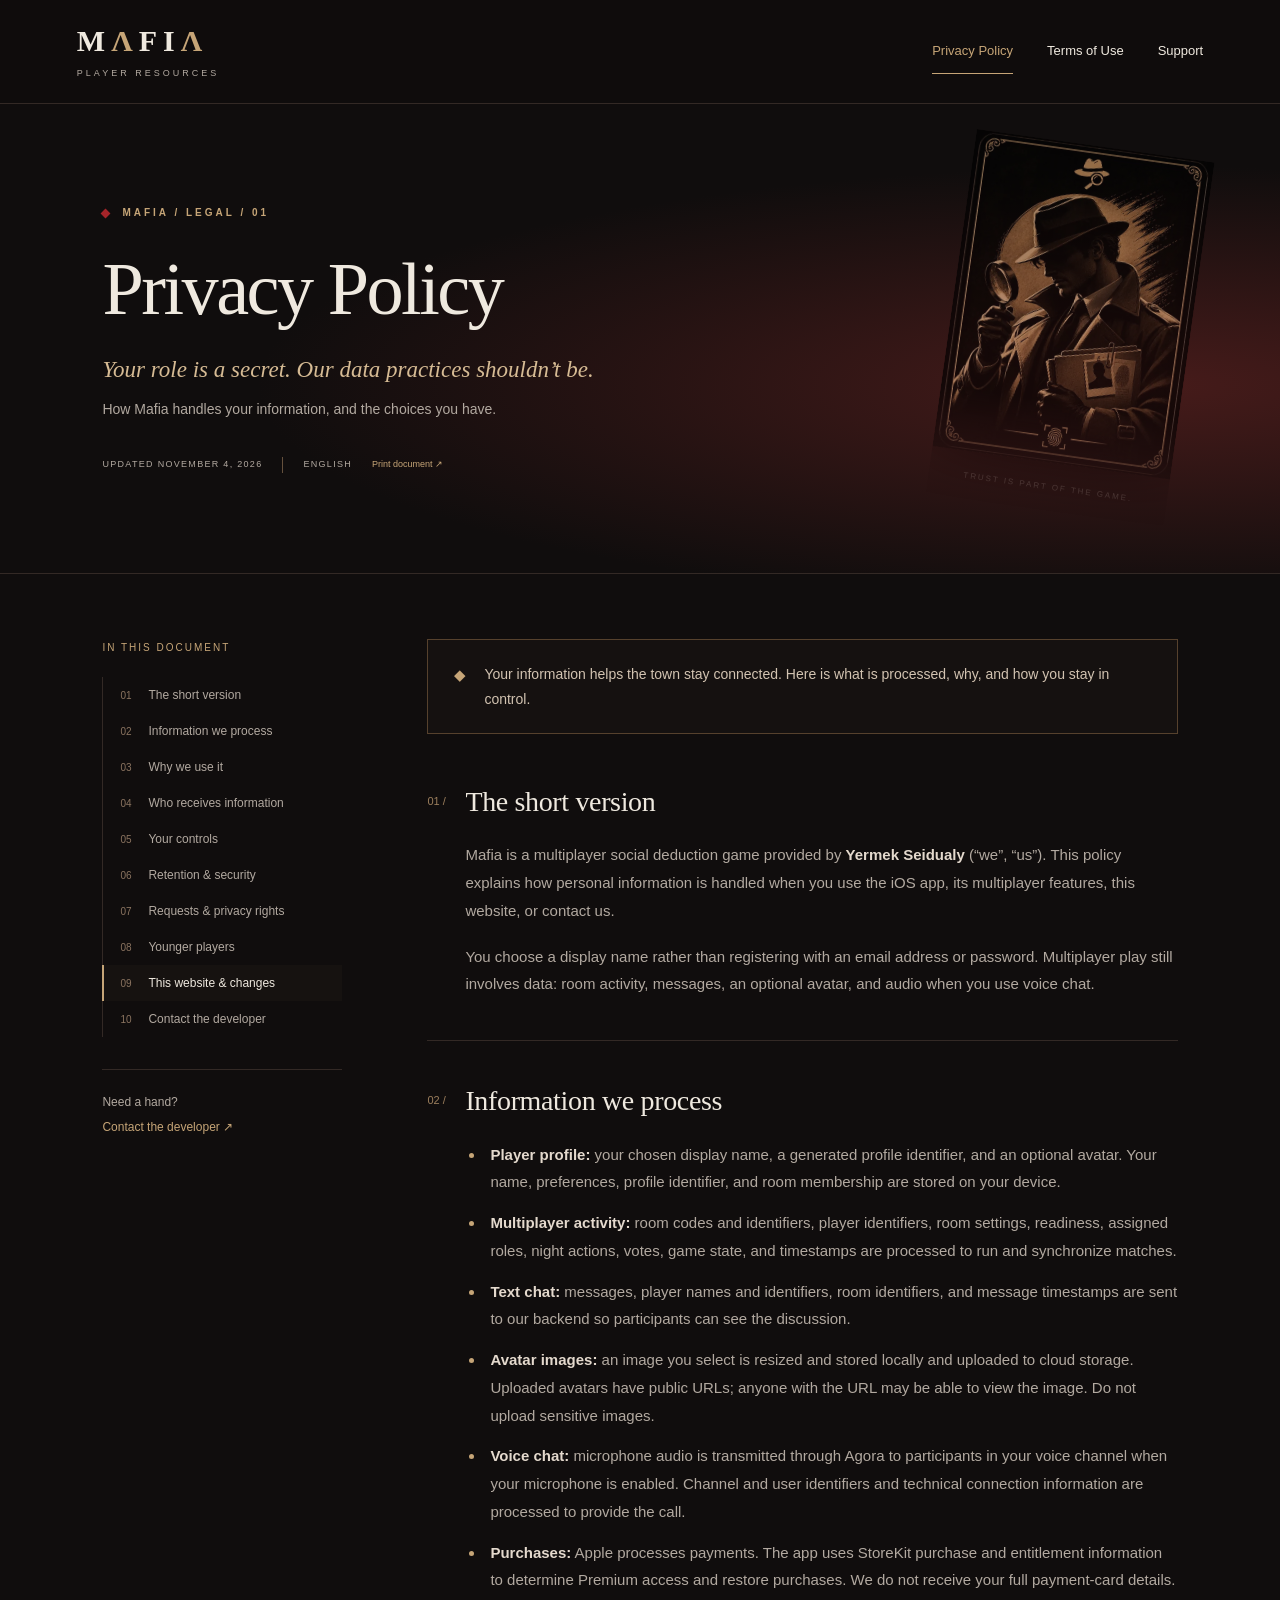
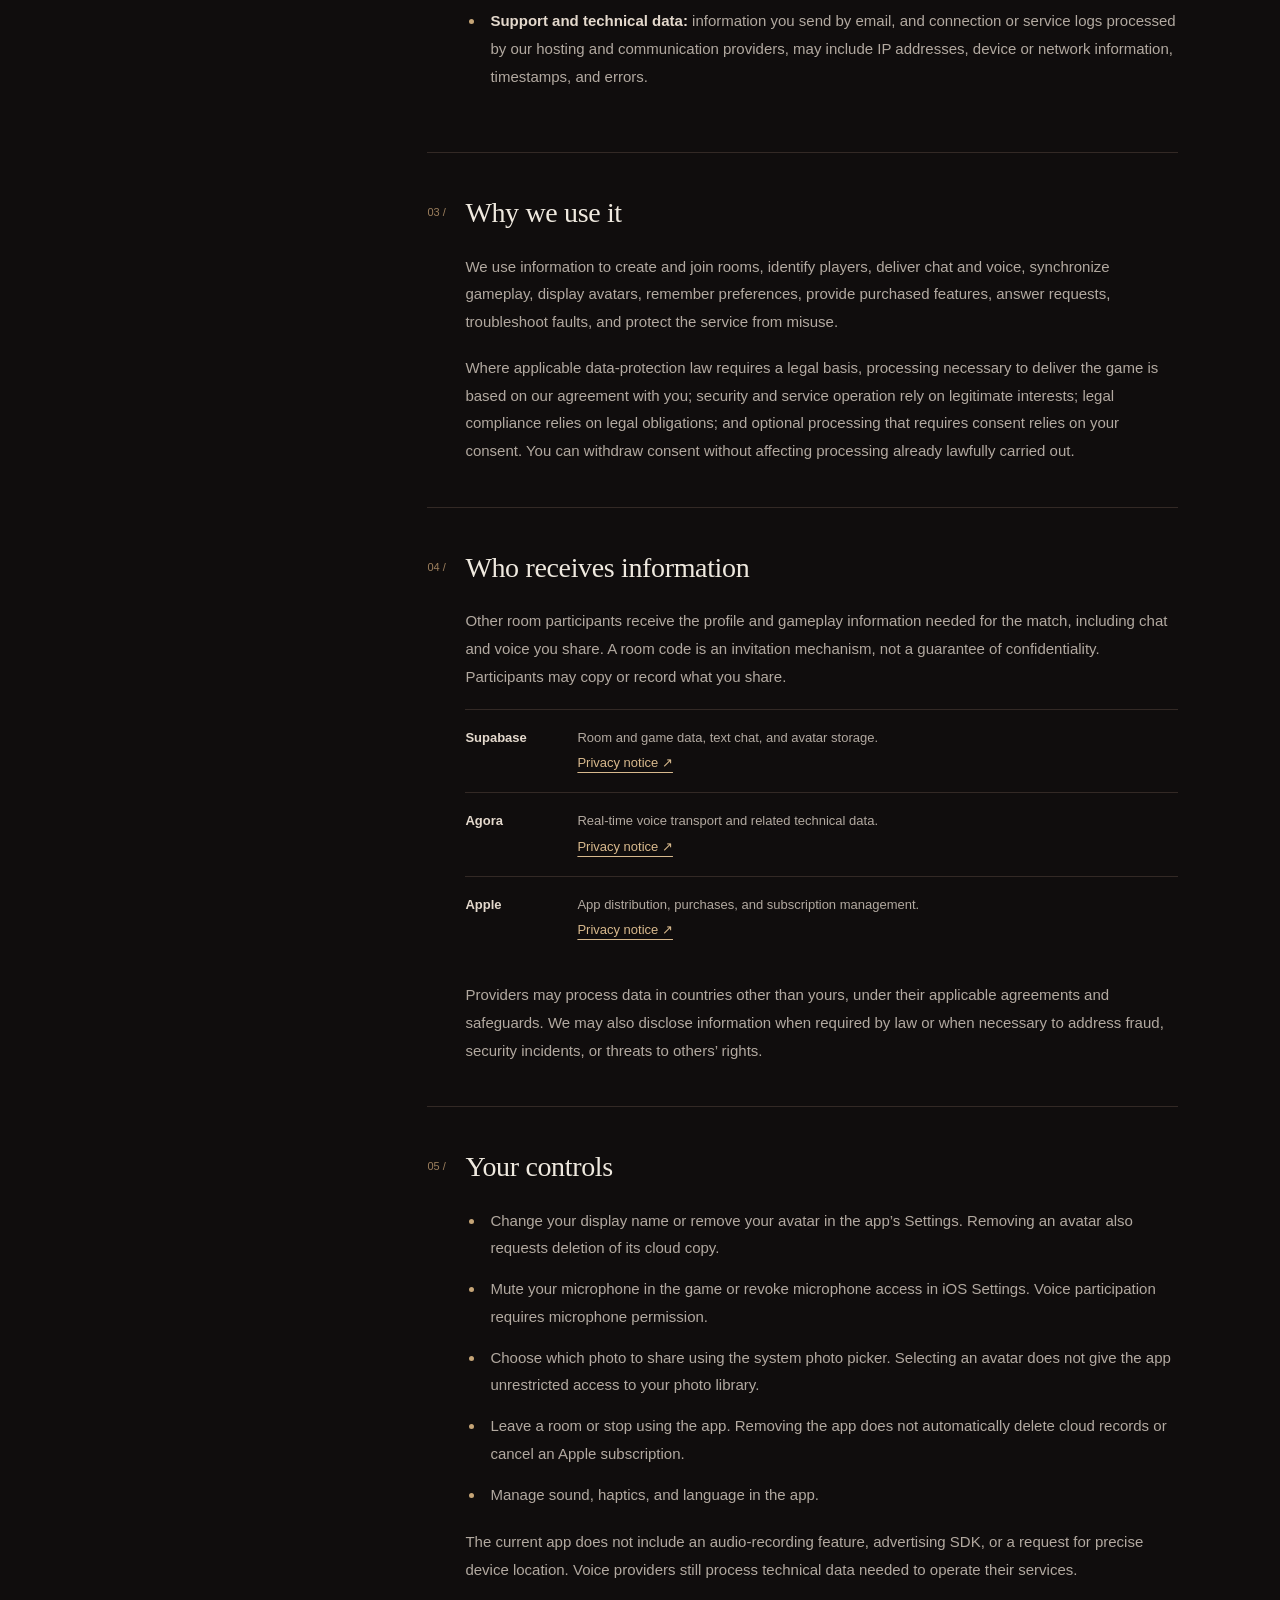
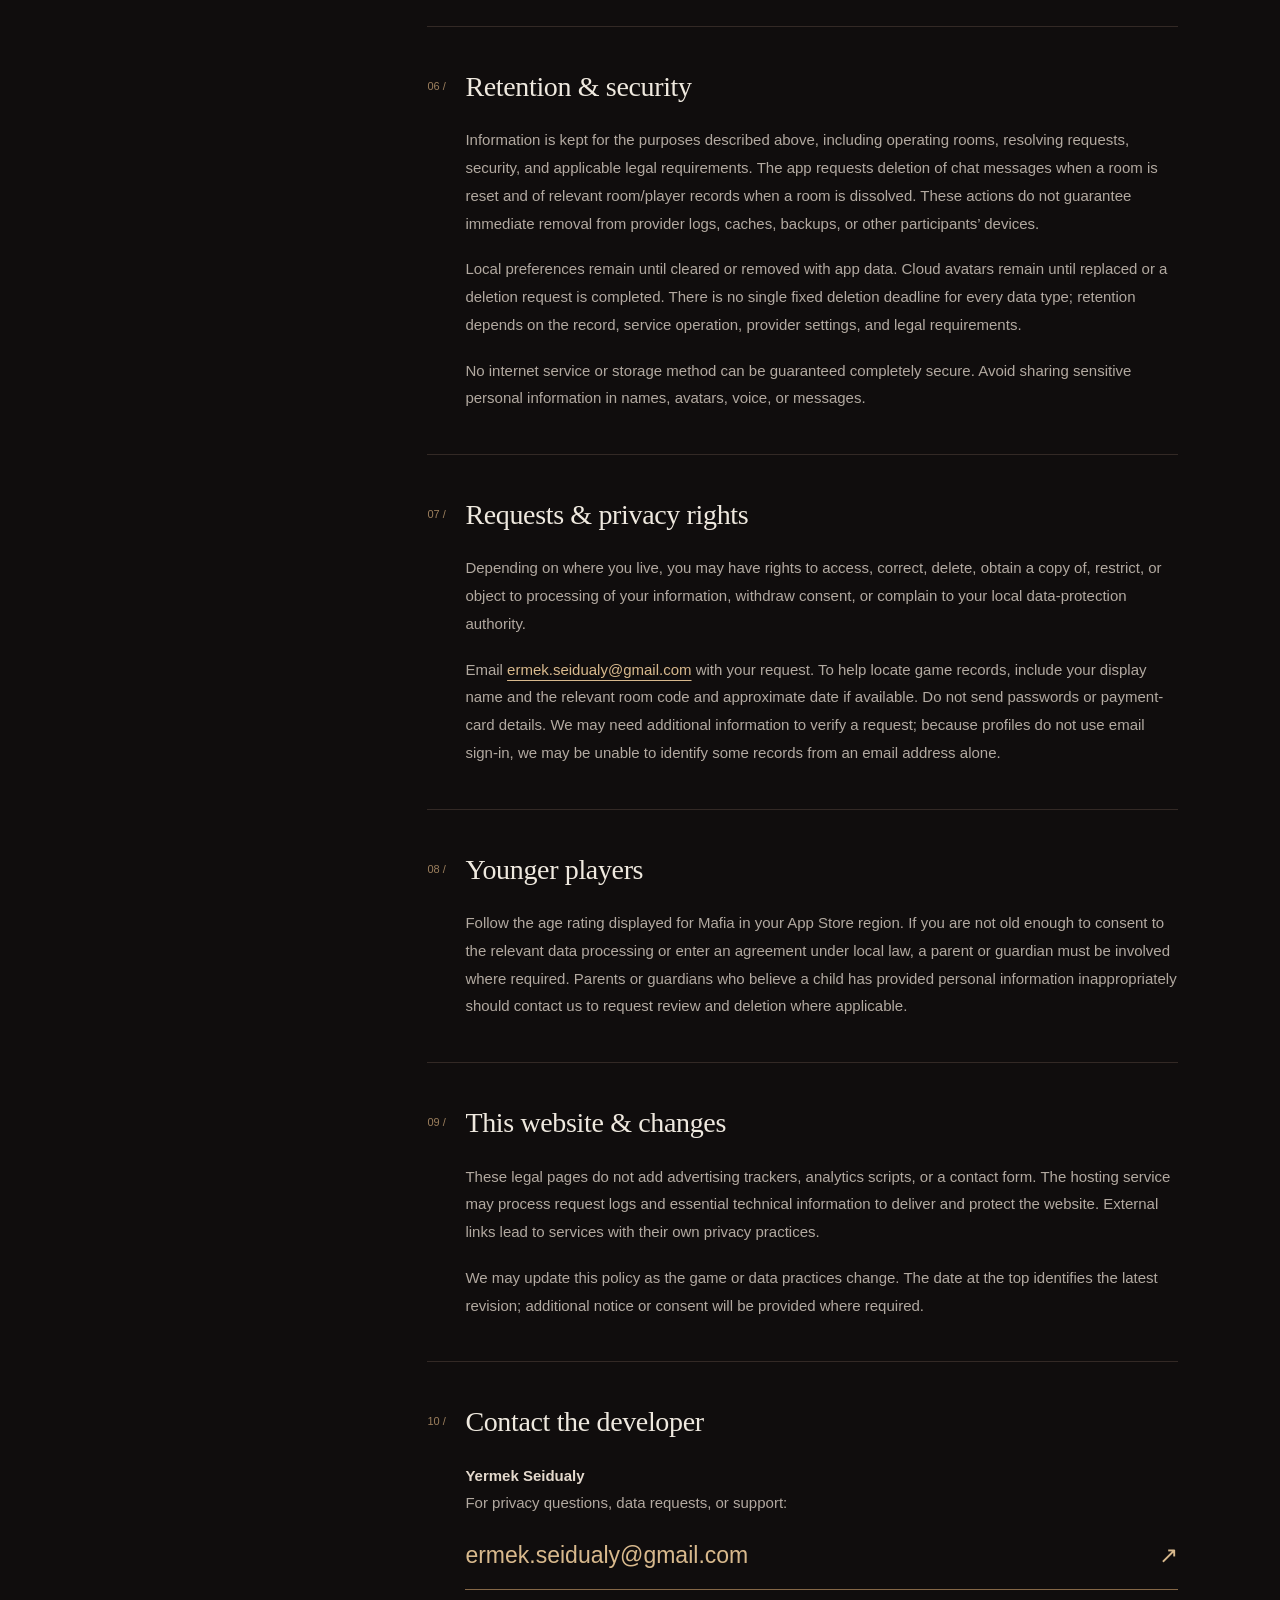
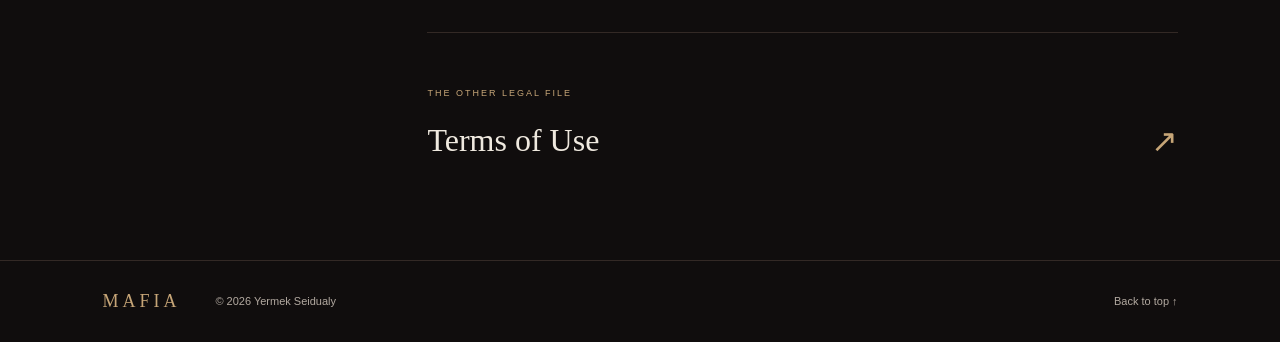
==== privacy/index.html @ c69221b5 "Add files via upload" ====
<!doctype html><html lang="en"><head><meta charset="utf-8"><meta name="viewport" content="width=device-width,initial-scale=1"><title>Privacy Policy — Mafia</title><meta name="description" content="How Mafia handles your information, and the choices you have."><meta name="theme-color" content="#100d0d"><link rel="icon" href="../assets/favicon.svg" type="image/svg+xml"><link rel="stylesheet" href="../assets/style.css"></head><body><a class="skip" href="#document">Skip to document</a><header><a class="brand" href="../" aria-label="Mafia legal home">M<span>Λ</span>FI<span>Λ</span><small>PLAYER RESOURCES</small></a><nav aria-label="Legal pages"><a href="../privacy/" aria-current="page">Privacy Policy</a><a href="../terms/" >Terms of Use</a><a href="../support/" >Support</a></nav></header><main><div class="hero"><div class="hero-copy"><div class="eyebrow"><span></span> MAFIA / LEGAL / 01</div><h1>Privacy Policy</h1><p class="tagline">Your role is a secret. Our data practices shouldn’t be.</p><p class="description">How Mafia handles your information, and the choices you have.</p><div class="meta"><span>UPDATED NOVEMBER 4, 2026</span><span>ENGLISH</span><button type="button" id="print">Print document ↗</button></div></div><div class="hero-art" aria-hidden="true"><img src="../assets/detective.webp" alt=""><span>TRUST IS PART OF THE GAME.</span></div></div><div class="document-wrap"><aside><div class="contents-label">IN THIS DOCUMENT</div><nav aria-label="On this page"><a href="#overview"><span>01</span>The short version</a><a href="#information"><span>02</span>Information we process</a><a href="#use"><span>03</span>Why we use it</a><a href="#sharing"><span>04</span>Who receives information</a><a href="#controls"><span>05</span>Your controls</a><a href="#retention"><span>06</span>Retention & security</a><a href="#rights"><span>07</span>Requests & privacy rights</a><a href="#young-players"><span>08</span>Younger players</a><a href="#website"><span>09</span>This website & changes</a><a href="#contact"><span>10</span>Contact the developer</a></nav><a class="email-side" href="mailto:ermek.seidualy@gmail.com">Need a hand? <span>Contact the developer ↗</span></a></aside><article id="document"><div class="intro-note"><span class="diamond">◆</span><p>Your information helps the town stay connected. Here is what is processed, why, and how you stay in control.</p></div><section id="overview" aria-labelledby="h-overview"><div class="section-no">01 /</div><div><h2 id="h-overview">The short version</h2><p>Mafia is a multiplayer social deduction game provided by <strong>Yermek Seidualy</strong> (“we”, “us”). This policy explains how personal information is handled when you use the iOS app, its multiplayer features, this website, or contact us.</p><p>You choose a display name rather than registering with an email address or password. Multiplayer play still involves data: room activity, messages, an optional avatar, and audio when you use voice chat.</p></div></section><section id="information" aria-labelledby="h-information"><div class="section-no">02 /</div><div><h2 id="h-information">Information we process</h2><ul><li><strong>Player profile:</strong> your chosen display name, a generated profile identifier, and an optional avatar. Your name, preferences, profile identifier, and room membership are stored on your device.</li><li><strong>Multiplayer activity:</strong> room codes and identifiers, player identifiers, room settings, readiness, assigned roles, night actions, votes, game state, and timestamps are processed to run and synchronize matches.</li><li><strong>Text chat:</strong> messages, player names and identifiers, room identifiers, and message timestamps are sent to our backend so participants can see the discussion.</li><li><strong>Avatar images:</strong> an image you select is resized and stored locally and uploaded to cloud storage. Uploaded avatars have public URLs; anyone with the URL may be able to view the image. Do not upload sensitive images.</li><li><strong>Voice chat:</strong> microphone audio is transmitted through Agora to participants in your voice channel when your microphone is enabled. Channel and user identifiers and technical connection information are processed to provide the call.</li><li><strong>Purchases:</strong> Apple processes payments. The app uses StoreKit purchase and entitlement information to determine Premium access and restore purchases. We do not receive your full payment-card details.</li><li><strong>Support and technical data:</strong> information you send by email, and connection or service logs processed by our hosting and communication providers, may include IP addresses, device or network information, timestamps, and errors.</li></ul></div></section><section id="use" aria-labelledby="h-use"><div class="section-no">03 /</div><div><h2 id="h-use">Why we use it</h2><p>We use information to create and join rooms, identify players, deliver chat and voice, synchronize gameplay, display avatars, remember preferences, provide purchased features, answer requests, troubleshoot faults, and protect the service from misuse.</p><p>Where applicable data-protection law requires a legal basis, processing necessary to deliver the game is based on our agreement with you; security and service operation rely on legitimate interests; legal compliance relies on legal obligations; and optional processing that requires consent relies on your consent. You can withdraw consent without affecting processing already lawfully carried out.</p></div></section><section id="sharing" aria-labelledby="h-sharing"><div class="section-no">04 /</div><div><h2 id="h-sharing">Who receives information</h2><p>Other room participants receive the profile and gameplay information needed for the match, including chat and voice you share. A room code is an invitation mechanism, not a guarantee of confidentiality. Participants may copy or record what you share.</p><div class="provider"><strong>Supabase</strong><span>Room and game data, text chat, and avatar storage.</span><a href="https://supabase.com/privacy">Privacy notice ↗</a></div><div class="provider"><strong>Agora</strong><span>Real-time voice transport and related technical data.</span><a href="https://www.agora.io/en/privacy-policy/">Privacy notice ↗</a></div><div class="provider"><strong>Apple</strong><span>App distribution, purchases, and subscription management.</span><a href="https://www.apple.com/legal/privacy/">Privacy notice ↗</a></div><p>Providers may process data in countries other than yours, under their applicable agreements and safeguards. We may also disclose information when required by law or when necessary to address fraud, security incidents, or threats to others’ rights.</p></div></section><section id="controls" aria-labelledby="h-controls"><div class="section-no">05 /</div><div><h2 id="h-controls">Your controls</h2><ul><li>Change your display name or remove your avatar in the app’s Settings. Removing an avatar also requests deletion of its cloud copy.</li><li>Mute your microphone in the game or revoke microphone access in iOS Settings. Voice participation requires microphone permission.</li><li>Choose which photo to share using the system photo picker. Selecting an avatar does not give the app unrestricted access to your photo library.</li><li>Leave a room or stop using the app. Removing the app does not automatically delete cloud records or cancel an Apple subscription.</li><li>Manage sound, haptics, and language in the app.</li></ul><p>The current app does not include an audio-recording feature, advertising SDK, or a request for precise device location. Voice providers still process technical data needed to operate their services.</p></div></section><section id="retention" aria-labelledby="h-retention"><div class="section-no">06 /</div><div><h2 id="h-retention">Retention & security</h2><p>Information is kept for the purposes described above, including operating rooms, resolving requests, security, and applicable legal requirements. The app requests deletion of chat messages when a room is reset and of relevant room/player records when a room is dissolved. These actions do not guarantee immediate removal from provider logs, caches, backups, or other participants’ devices.</p><p>Local preferences remain until cleared or removed with app data. Cloud avatars remain until replaced or a deletion request is completed. There is no single fixed deletion deadline for every data type; retention depends on the record, service operation, provider settings, and legal requirements.</p><p>No internet service or storage method can be guaranteed completely secure. Avoid sharing sensitive personal information in names, avatars, voice, or messages.</p></div></section><section id="rights" aria-labelledby="h-rights"><div class="section-no">07 /</div><div><h2 id="h-rights">Requests & privacy rights</h2><p>Depending on where you live, you may have rights to access, correct, delete, obtain a copy of, restrict, or object to processing of your information, withdraw consent, or complain to your local data-protection authority.</p><p>Email <a href="mailto:ermek.seidualy@gmail.com">ermek.seidualy@gmail.com</a> with your request. To help locate game records, include your display name and the relevant room code and approximate date if available. Do not send passwords or payment-card details. We may need additional information to verify a request; because profiles do not use email sign-in, we may be unable to identify some records from an email address alone.</p></div></section><section id="young-players" aria-labelledby="h-young-players"><div class="section-no">08 /</div><div><h2 id="h-young-players">Younger players</h2><p>Follow the age rating displayed for Mafia in your App Store region. If you are not old enough to consent to the relevant data processing or enter an agreement under local law, a parent or guardian must be involved where required. Parents or guardians who believe a child has provided personal information inappropriately should contact us to request review and deletion where applicable.</p></div></section><section id="website" aria-labelledby="h-website"><div class="section-no">09 /</div><div><h2 id="h-website">This website & changes</h2><p>These legal pages do not add advertising trackers, analytics scripts, or a contact form. The hosting service may process request logs and essential technical information to deliver and protect the website. External links lead to services with their own privacy practices.</p><p>We may update this policy as the game or data practices change. The date at the top identifies the latest revision; additional notice or consent will be provided where required.</p></div></section><section id="contact" aria-labelledby="h-contact"><div class="section-no">10 /</div><div><h2 id="h-contact">Contact the developer</h2><p><strong>Yermek Seidualy</strong><br>For privacy questions, data requests, or support:</p><a class="contact-link" href="mailto:ermek.seidualy@gmail.com">ermek.seidualy@gmail.com <span>↗</span></a></div></section><div class="next"><span>THE OTHER LEGAL FILE</span><a href="../terms/">Terms of Use <b>↗</b></a></div></article></div></main><footer><span class="footer-brand">MAFIA</span><span>© 2026 Yermek Seidualy</span><a href="#top" id="back-top">Back to top ↑</a></footer><script src="../assets/site.js"></script></body></html>
---- assets/style.css ----
:root{color-scheme:dark;--bg:#100d0d;--ink:#efe9df;--muted:#b2a9a0;--gold:#c6a577;--line:#332925;--red:#a52429}*{box-sizing:border-box}html{scroll-behavior:smooth;scroll-padding-top:110px}body{margin:0;background:var(--bg);color:var(--ink);font-family:-apple-system,BlinkMacSystemFont,"Segoe UI",sans-serif;font-size:16px;line-height:1.75}a{color:inherit;text-underline-offset:5px}a:hover{color:var(--gold)}a:focus-visible,button:focus-visible{outline:2px solid var(--gold);outline-offset:6px}.skip{position:fixed;top:-80px;left:20px;background:var(--ink);color:var(--bg);z-index:10;padding:12px}.skip:focus{top:10px}header{height:104px;padding:0 6%;display:flex;align-items:center;justify-content:space-between;border-bottom:1px solid var(--line);background:#100d0df5;position:relative;z-index:3}.brand{text-decoration:none;font:700 30px Georgia,serif;letter-spacing:6px;line-height:1}.brand span{color:var(--gold)}.brand small{display:block;font:9px -apple-system,sans-serif;letter-spacing:3px;color:var(--muted);margin-top:12px}header nav{display:flex;align-items:center;gap:34px;font-size:13px}header nav a{text-decoration:none;padding:11px 0}header nav a[aria-current]{color:var(--gold);border-bottom:1px solid var(--gold)}.nav-contact{margin-left:28px;color:var(--muted)}main{max-width:1600px;margin:auto}.hero{min-height:470px;display:flex;align-items:center;position:relative;overflow:hidden;border-bottom:1px solid var(--line);padding:70px 8%;background:radial-gradient(ellipse at 90% 60%,#461b1a 0,transparent 55%)}.hero-copy{position:relative;z-index:1;width:76%}.eyebrow{font-size:10px;letter-spacing:3px;font-weight:600;color:var(--gold);display:flex;gap:13px;align-items:center}.eyebrow span{width:7px;height:7px;background:var(--red);transform:rotate(45deg)}h1{font:normal clamp(44px,5.8vw,82px)/1.12 Georgia,serif;letter-spacing:-2.5px;margin:26px 0 22px}.tagline{font:italic 23px/1.5 Georgia,serif;color:#d6bb94;margin:0 0 10px}.description{color:var(--muted);font-size:14px;margin:0}.meta{display:flex;flex-wrap:wrap;gap:20px;margin-top:35px;align-items:center;font-size:9px;letter-spacing:1.3px;color:var(--muted)}.meta span+span{border-left:1px solid #65503c;padding-left:20px}.meta button{border:0;background:none;color:var(--gold);font:inherit;cursor:pointer;padding:0}.hero-art{position:absolute;right:7%;top:40px;width:240px;transform:rotate(8deg);opacity:.65;mask-image:linear-gradient(black 70%,transparent)}.hero-art img{width:100%;display:block;box-shadow:0 30px 80px #000}.hero-art span{font-size:8px;letter-spacing:2px;display:block;text-align:center;margin:18px 0}.document-wrap{display:grid;grid-template-columns:240px minmax(0,760px);gap:85px;padding:65px 8% 100px;justify-content:space-between}aside{align-self:start;position:sticky;top:30px;font-size:12px}.contents-label{font-size:10px;letter-spacing:2px;color:var(--gold);padding-bottom:20px}aside nav{display:flex;flex-direction:column;border-left:1px solid var(--line)}aside nav a{text-decoration:none;color:var(--muted);padding:9px 12px 9px 16px;line-height:1.5;border-left:2px solid transparent;margin-left:-1px}aside nav a span{color:#8b7460;display:inline-block;min-width:28px;font-size:10px}aside nav a.active{border-color:var(--gold);color:var(--ink);background:#c6a57709}.email-side{display:block;margin-top:32px;border-top:1px solid var(--line);padding-top:22px;text-decoration:none;color:var(--muted)}.email-side span{display:block;color:var(--gold);margin-top:4px}article{min-width:0}.intro-note{display:flex;gap:18px;border:1px solid #56412d;background:#c6a57706;padding:22px 26px;margin-bottom:8px;font-size:14px;color:#d2c3b1}.intro-note p{margin:0}.diamond{color:var(--gold);font-size:15px}section{display:grid;grid-template-columns:38px minmax(0,1fr);padding:42px 0;border-bottom:1px solid var(--line);scroll-margin-top:30px}.section-no{color:#9c7f5d;font-size:11px;padding-top:8px}h2{font:normal 28px/1.3 Georgia,serif;letter-spacing:-.35px;margin:0 0 21px}section p,section li{color:var(--muted);font-size:15px;line-height:1.85}section p{margin:0 0 18px}section p:last-child{margin-bottom:0}strong{color:#e4d9cd;font-weight:600}section ul{padding-left:20px;margin:0 0 20px}section li{padding-left:5px;margin:0 0 13px}section li::marker{color:var(--gold)}section a{color:#d8b98d;overflow-wrap:anywhere}.provider{display:grid;grid-template-columns:100px 1fr;gap:3px 12px;padding:17px 0;border-top:1px solid var(--line);font-size:13px}.provider span{color:var(--muted)}.provider a{grid-column:2}.provider+p{margin-top:22px}.contact-link{display:flex;justify-content:space-between;gap:15px;font-size:clamp(15px,2vw,23px);text-decoration:none;border-bottom:1px solid #856747;padding-bottom:14px}.next{padding-top:44px}.next>span{font-size:9px;letter-spacing:2px;color:var(--gold)}.next>a{display:flex;justify-content:space-between;font:32px Georgia,serif;text-decoration:none;margin-top:17px}.next b{font-weight:400;color:var(--gold)}footer{border-top:1px solid var(--line);padding:30px 8%;display:flex;align-items:center;gap:35px;font-size:11px;color:var(--muted)}.footer-brand{font:18px Georgia,serif;letter-spacing:4px;color:var(--gold)}footer>a{margin-left:auto;text-decoration:none}@media(min-width:1600px){header,footer{padding-left:calc((100vw - 1344px)/2);padding-right:calc((100vw - 1344px)/2)}}@media(max-width:1050px){.document-wrap{gap:35px;padding-left:5%;padding-right:5%;grid-template-columns:200px minmax(0,1fr)}.hero{padding-left:5%}.hero-art{right:4%;width:200px;top:90px}.hero-copy{width:78%}.tagline{max-width:440px}.nav-contact{display:none}}@media(max-width:700px){header{height:90px;padding:0 6%}.brand{font-size:22px;letter-spacing:4px}.brand small{font-size:7px;letter-spacing:1.8px}header nav{gap:18px;font-size:11px}.hero{min-height:410px;padding:45px 6%}.hero-copy{width:100%}.hero-art{width:190px;right:-45px;top:80px;opacity:.19}.hero h1{font-size:49px;letter-spacing:-1.5px}.tagline{font-size:21px;max-width:290px}.description{max-width:270px;font-size:13px}.meta{max-width:310px;gap:13px;line-height:1.8;margin-top:28px;font-size:8px}.document-wrap{display:block;padding:30px 6% 60px}aside{position:static;margin-bottom:30px}.contents-label{padding-bottom:12px}aside nav{display:grid;grid-template-columns:1fr 1fr;gap:0 6px}aside nav a{font-size:11px;padding:7px 8px}aside nav a span{min-width:22px}.email-side{display:none}.intro-note{padding:18px;font-size:13px}section{grid-template-columns:28px 1fr;padding:32px 0}h2{font-size:25px}section p,section li{font-size:14px}.provider{grid-template-columns:1fr}.provider a{grid-column:1}.contact-link{font-size:16px}footer{flex-wrap:wrap;gap:15px;padding:24px 6%}footer>a{margin-left:0}}@media(prefers-reduced-motion:reduce){html{scroll-behavior:auto}}@media print{*{color:#000!important;background:#fff!important;box-shadow:none!important}header,aside,.hero-art,.meta button,.next,footer,.skip{display:none!important}.hero{min-height:0;padding:0 0 20px}.hero-copy{width:100%}.document-wrap{display:block;padding:0}.intro-note{margin-top:20px}section{break-inside:avoid;padding:20px 0}h1{font-size:38px}.tagline{font-size:18px}.meta{margin-top:14px}body{font-size:11pt}section p,section li{font-size:10pt}}

details{border-top:1px solid var(--line);padding:17px 0}details:last-child{padding-bottom:0}summary{cursor:pointer;font-size:15px;font-weight:600;color:var(--ink);line-height:1.65;padding-right:8px}summary::marker{color:var(--gold)}details p{margin:14px 0 0!important}summary:focus-visible{outline:2px solid var(--gold);outline-offset:5px}@media(max-width:700px){header nav{gap:13px;font-size:10px}.brand{font-size:20px}.brand small{font-size:6px;letter-spacing:1.5px}}@media(max-width:370px){header{padding:0 4%}header nav{gap:10px}.brand{letter-spacing:2px}}
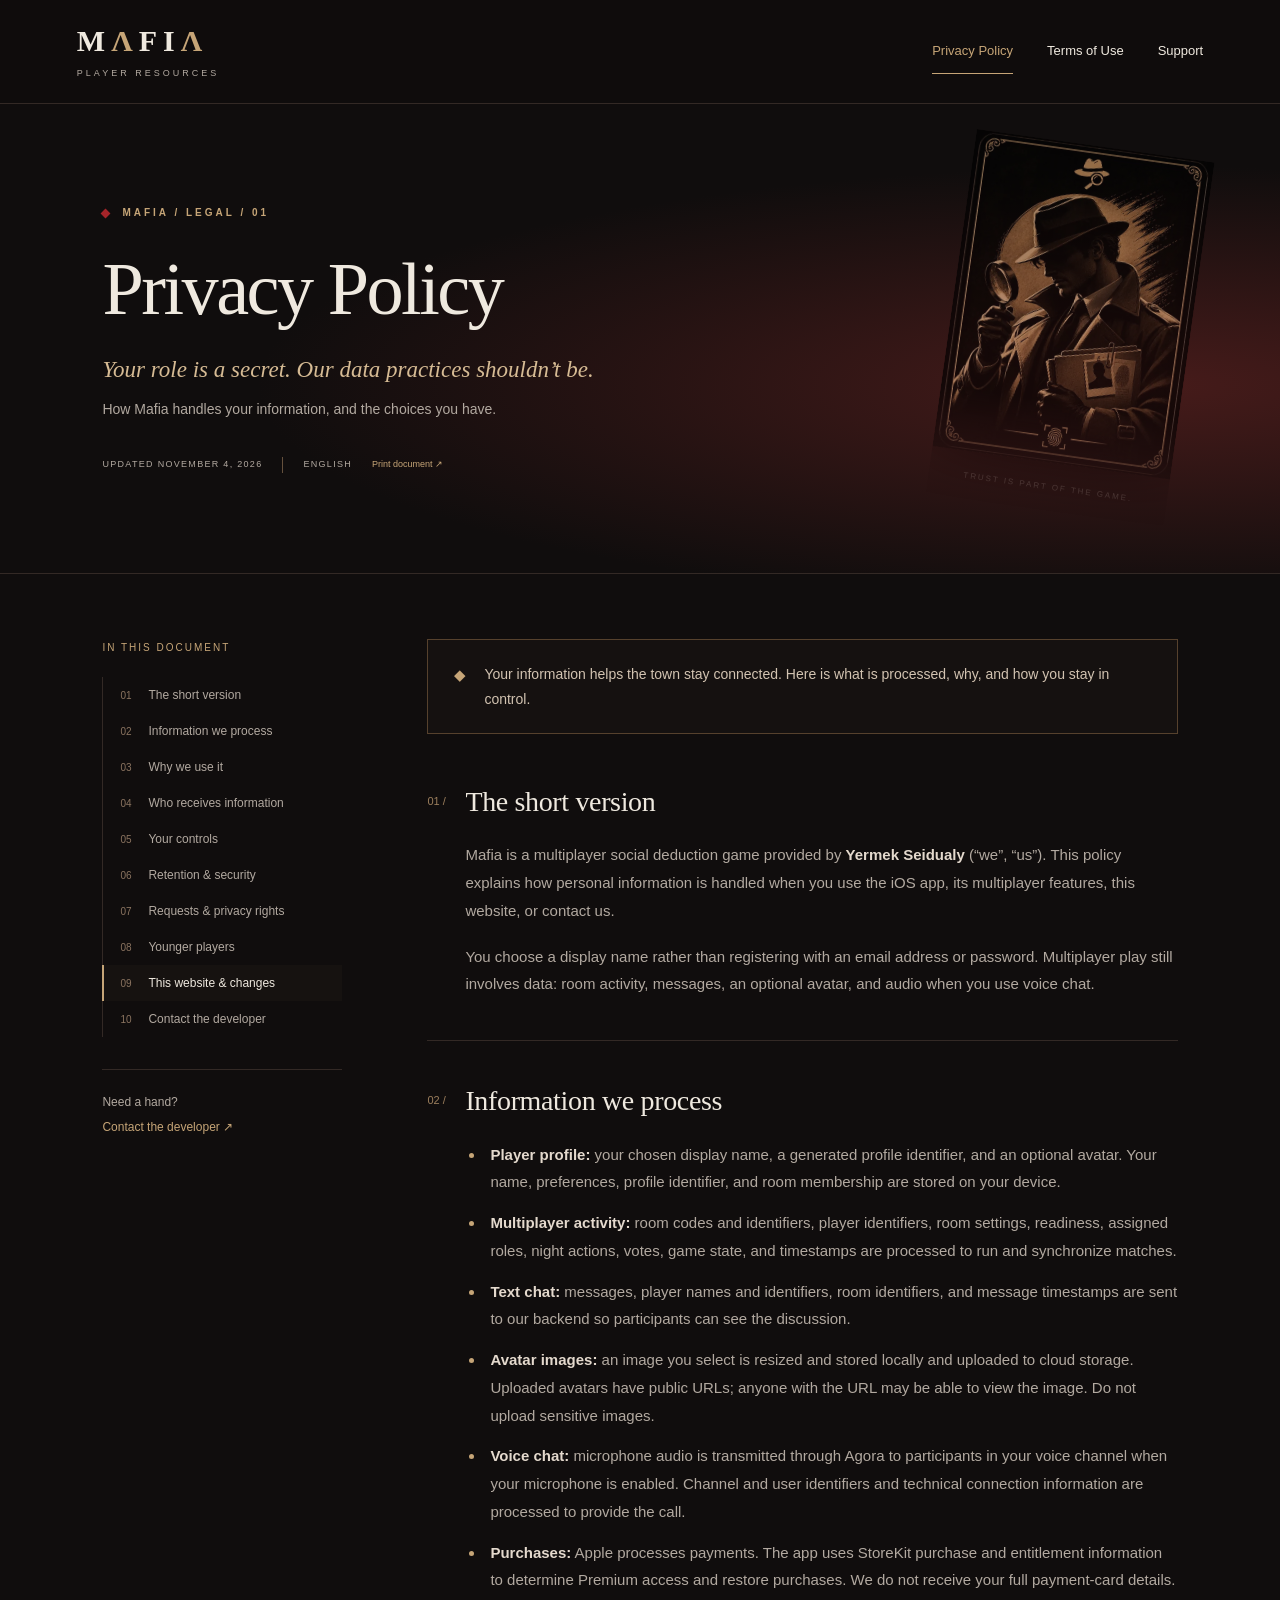
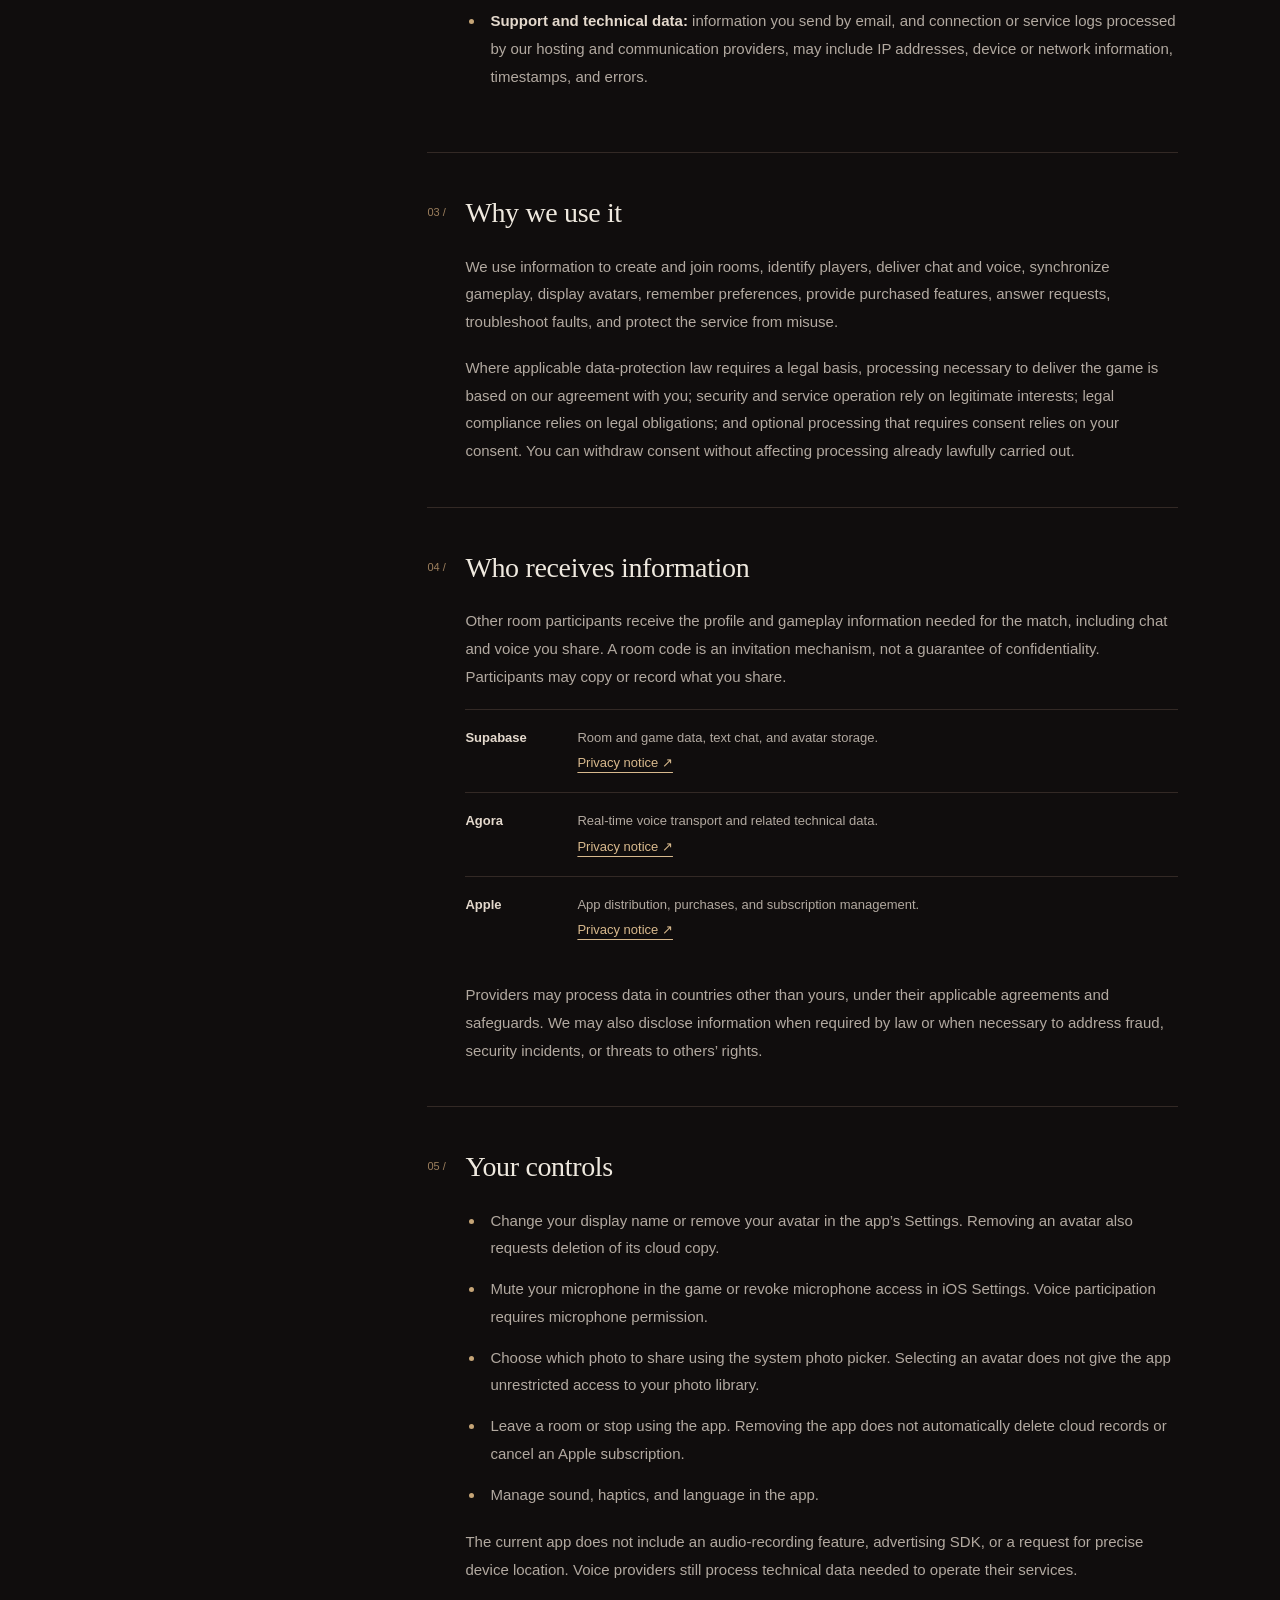
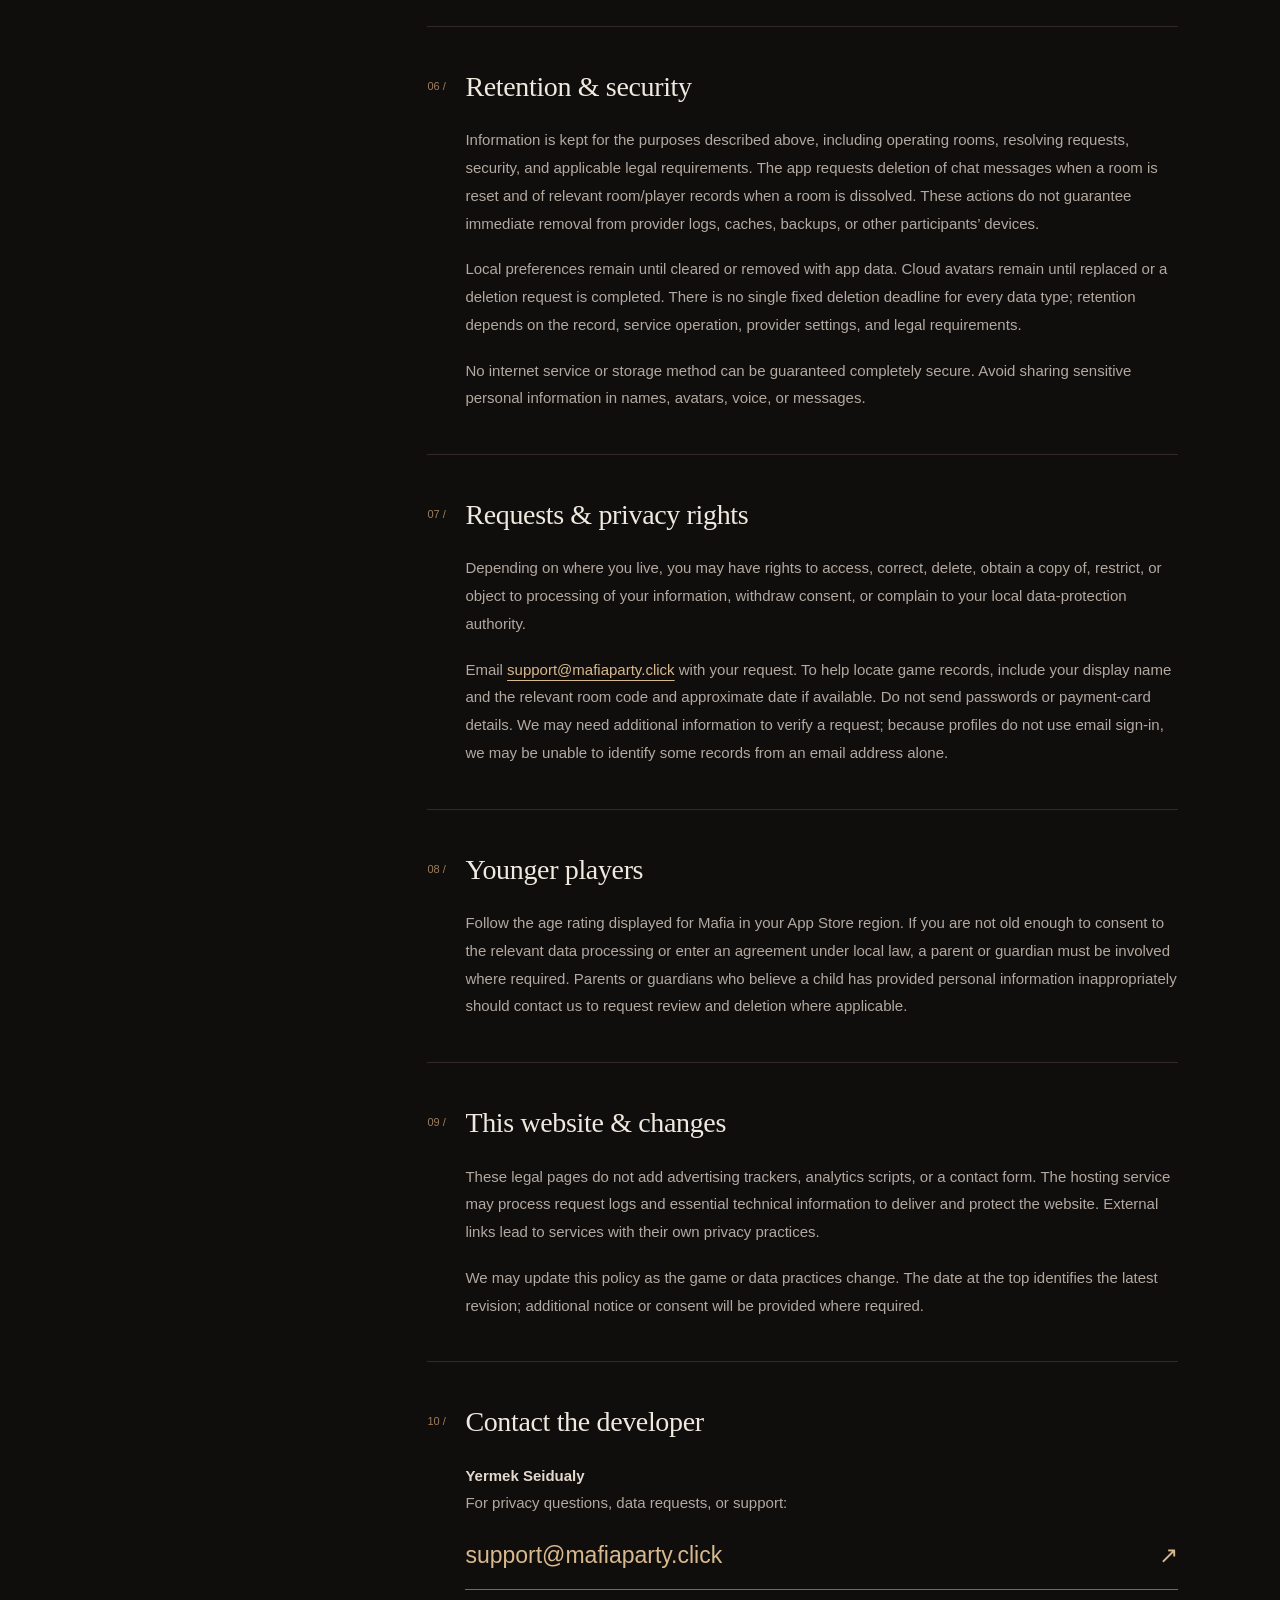
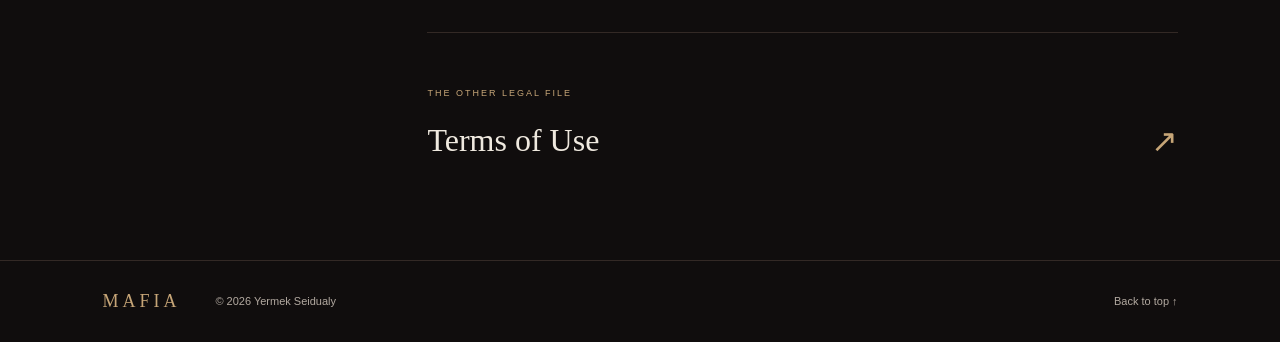
==== commit 4842ed79: "Update index.html" ====
--- a/privacy/index.html
+++ b/privacy/index.html
@@ -1 +1,212 @@
-<!doctype html><html lang="en"><head><meta charset="utf-8"><meta name="viewport" content="width=device-width,initial-scale=1"><title>Privacy Policy — Mafia</title><meta name="description" content="How Mafia handles your information, and the choices you have."><meta name="theme-color" content="#100d0d"><link rel="icon" href="../assets/favicon.svg" type="image/svg+xml"><link rel="stylesheet" href="../assets/style.css"></head><body><a class="skip" href="#document">Skip to document</a><header><a class="brand" href="../" aria-label="Mafia legal home">M<span>Λ</span>FI<span>Λ</span><small>PLAYER RESOURCES</small></a><nav aria-label="Legal pages"><a href="../privacy/" aria-current="page">Privacy Policy</a><a href="../terms/" >Terms of Use</a><a href="../support/" >Support</a></nav></header><main><div class="hero"><div class="hero-copy"><div class="eyebrow"><span></span> MAFIA / LEGAL / 01</div><h1>Privacy Policy</h1><p class="tagline">Your role is a secret. Our data practices shouldn’t be.</p><p class="description">How Mafia handles your information, and the choices you have.</p><div class="meta"><span>UPDATED NOVEMBER 4, 2026</span><span>ENGLISH</span><button type="button" id="print">Print document ↗</button></div></div><div class="hero-art" aria-hidden="true"><img src="../assets/detective.webp" alt=""><span>TRUST IS PART OF THE GAME.</span></div></div><div class="document-wrap"><aside><div class="contents-label">IN THIS DOCUMENT</div><nav aria-label="On this page"><a href="#overview"><span>01</span>The short version</a><a href="#information"><span>02</span>Information we process</a><a href="#use"><span>03</span>Why we use it</a><a href="#sharing"><span>04</span>Who receives information</a><a href="#controls"><span>05</span>Your controls</a><a href="#retention"><span>06</span>Retention & security</a><a href="#rights"><span>07</span>Requests & privacy rights</a><a href="#young-players"><span>08</span>Younger players</a><a href="#website"><span>09</span>This website & changes</a><a href="#contact"><span>10</span>Contact the developer</a></nav><a class="email-side" href="mailto:ermek.seidualy@gmail.com">Need a hand? <span>Contact the developer ↗</span></a></aside><article id="document"><div class="intro-note"><span class="diamond">◆</span><p>Your information helps the town stay connected. Here is what is processed, why, and how you stay in control.</p></div><section id="overview" aria-labelledby="h-overview"><div class="section-no">01 /</div><div><h2 id="h-overview">The short version</h2><p>Mafia is a multiplayer social deduction game provided by <strong>Yermek Seidualy</strong> (“we”, “us”). This policy explains how personal information is handled when you use the iOS app, its multiplayer features, this website, or contact us.</p><p>You choose a display name rather than registering with an email address or password. Multiplayer play still involves data: room activity, messages, an optional avatar, and audio when you use voice chat.</p></div></section><section id="information" aria-labelledby="h-information"><div class="section-no">02 /</div><div><h2 id="h-information">Information we process</h2><ul><li><strong>Player profile:</strong> your chosen display name, a generated profile identifier, and an optional avatar. Your name, preferences, profile identifier, and room membership are stored on your device.</li><li><strong>Multiplayer activity:</strong> room codes and identifiers, player identifiers, room settings, readiness, assigned roles, night actions, votes, game state, and timestamps are processed to run and synchronize matches.</li><li><strong>Text chat:</strong> messages, player names and identifiers, room identifiers, and message timestamps are sent to our backend so participants can see the discussion.</li><li><strong>Avatar images:</strong> an image you select is resized and stored locally and uploaded to cloud storage. Uploaded avatars have public URLs; anyone with the URL may be able to view the image. Do not upload sensitive images.</li><li><strong>Voice chat:</strong> microphone audio is transmitted through Agora to participants in your voice channel when your microphone is enabled. Channel and user identifiers and technical connection information are processed to provide the call.</li><li><strong>Purchases:</strong> Apple processes payments. The app uses StoreKit purchase and entitlement information to determine Premium access and restore purchases. We do not receive your full payment-card details.</li><li><strong>Support and technical data:</strong> information you send by email, and connection or service logs processed by our hosting and communication providers, may include IP addresses, device or network information, timestamps, and errors.</li></ul></div></section><section id="use" aria-labelledby="h-use"><div class="section-no">03 /</div><div><h2 id="h-use">Why we use it</h2><p>We use information to create and join rooms, identify players, deliver chat and voice, synchronize gameplay, display avatars, remember preferences, provide purchased features, answer requests, troubleshoot faults, and protect the service from misuse.</p><p>Where applicable data-protection law requires a legal basis, processing necessary to deliver the game is based on our agreement with you; security and service operation rely on legitimate interests; legal compliance relies on legal obligations; and optional processing that requires consent relies on your consent. You can withdraw consent without affecting processing already lawfully carried out.</p></div></section><section id="sharing" aria-labelledby="h-sharing"><div class="section-no">04 /</div><div><h2 id="h-sharing">Who receives information</h2><p>Other room participants receive the profile and gameplay information needed for the match, including chat and voice you share. A room code is an invitation mechanism, not a guarantee of confidentiality. Participants may copy or record what you share.</p><div class="provider"><strong>Supabase</strong><span>Room and game data, text chat, and avatar storage.</span><a href="https://supabase.com/privacy">Privacy notice ↗</a></div><div class="provider"><strong>Agora</strong><span>Real-time voice transport and related technical data.</span><a href="https://www.agora.io/en/privacy-policy/">Privacy notice ↗</a></div><div class="provider"><strong>Apple</strong><span>App distribution, purchases, and subscription management.</span><a href="https://www.apple.com/legal/privacy/">Privacy notice ↗</a></div><p>Providers may process data in countries other than yours, under their applicable agreements and safeguards. We may also disclose information when required by law or when necessary to address fraud, security incidents, or threats to others’ rights.</p></div></section><section id="controls" aria-labelledby="h-controls"><div class="section-no">05 /</div><div><h2 id="h-controls">Your controls</h2><ul><li>Change your display name or remove your avatar in the app’s Settings. Removing an avatar also requests deletion of its cloud copy.</li><li>Mute your microphone in the game or revoke microphone access in iOS Settings. Voice participation requires microphone permission.</li><li>Choose which photo to share using the system photo picker. Selecting an avatar does not give the app unrestricted access to your photo library.</li><li>Leave a room or stop using the app. Removing the app does not automatically delete cloud records or cancel an Apple subscription.</li><li>Manage sound, haptics, and language in the app.</li></ul><p>The current app does not include an audio-recording feature, advertising SDK, or a request for precise device location. Voice providers still process technical data needed to operate their services.</p></div></section><section id="retention" aria-labelledby="h-retention"><div class="section-no">06 /</div><div><h2 id="h-retention">Retention & security</h2><p>Information is kept for the purposes described above, including operating rooms, resolving requests, security, and applicable legal requirements. The app requests deletion of chat messages when a room is reset and of relevant room/player records when a room is dissolved. These actions do not guarantee immediate removal from provider logs, caches, backups, or other participants’ devices.</p><p>Local preferences remain until cleared or removed with app data. Cloud avatars remain until replaced or a deletion request is completed. There is no single fixed deletion deadline for every data type; retention depends on the record, service operation, provider settings, and legal requirements.</p><p>No internet service or storage method can be guaranteed completely secure. Avoid sharing sensitive personal information in names, avatars, voice, or messages.</p></div></section><section id="rights" aria-labelledby="h-rights"><div class="section-no">07 /</div><div><h2 id="h-rights">Requests & privacy rights</h2><p>Depending on where you live, you may have rights to access, correct, delete, obtain a copy of, restrict, or object to processing of your information, withdraw consent, or complain to your local data-protection authority.</p><p>Email <a href="mailto:ermek.seidualy@gmail.com">ermek.seidualy@gmail.com</a> with your request. To help locate game records, include your display name and the relevant room code and approximate date if available. Do not send passwords or payment-card details. We may need additional information to verify a request; because profiles do not use email sign-in, we may be unable to identify some records from an email address alone.</p></div></section><section id="young-players" aria-labelledby="h-young-players"><div class="section-no">08 /</div><div><h2 id="h-young-players">Younger players</h2><p>Follow the age rating displayed for Mafia in your App Store region. If you are not old enough to consent to the relevant data processing or enter an agreement under local law, a parent or guardian must be involved where required. Parents or guardians who believe a child has provided personal information inappropriately should contact us to request review and deletion where applicable.</p></div></section><section id="website" aria-labelledby="h-website"><div class="section-no">09 /</div><div><h2 id="h-website">This website & changes</h2><p>These legal pages do not add advertising trackers, analytics scripts, or a contact form. The hosting service may process request logs and essential technical information to deliver and protect the website. External links lead to services with their own privacy practices.</p><p>We may update this policy as the game or data practices change. The date at the top identifies the latest revision; additional notice or consent will be provided where required.</p></div></section><section id="contact" aria-labelledby="h-contact"><div class="section-no">10 /</div><div><h2 id="h-contact">Contact the developer</h2><p><strong>Yermek Seidualy</strong><br>For privacy questions, data requests, or support:</p><a class="contact-link" href="mailto:ermek.seidualy@gmail.com">ermek.seidualy@gmail.com <span>↗</span></a></div></section><div class="next"><span>THE OTHER LEGAL FILE</span><a href="../terms/">Terms of Use <b>↗</b></a></div></article></div></main><footer><span class="footer-brand">MAFIA</span><span>© 2026 Yermek Seidualy</span><a href="#top" id="back-top">Back to top ↑</a></footer><script src="../assets/site.js"></script></body></html>+<!doctype html>
+<html lang="en">
+<head>
+  <meta charset="utf-8">
+  <meta name="viewport" content="width=device-width,initial-scale=1">
+  <title>Privacy Policy — Mafia</title>
+  <meta name="description" content="How Mafia handles your information, and the choices you have.">
+  <meta name="theme-color" content="#100d0d">
+  <link rel="icon" href="../assets/favicon.svg" type="image/svg+xml">
+  <link rel="stylesheet" href="../assets/style.css">
+</head>
+<body>
+  <a class="skip" href="#document">Skip to document</a>
+
+  <header>
+    <a class="brand" href="../" aria-label="Mafia legal home">
+      M<span>Λ</span>FI<span>Λ</span>
+      <small>PLAYER RESOURCES</small>
+    </a>
+    <nav aria-label="Legal pages">
+      <a href="../privacy/" aria-current="page">Privacy Policy</a>
+      <a href="../terms/">Terms of Use</a>
+      <a href="../support/">Support</a>
+    </nav>
+  </header>
+
+  <main>
+    <div class="hero">
+      <div class="hero-copy">
+        <div class="eyebrow"><span></span> MAFIA / LEGAL / 01</div>
+        <h1>Privacy Policy</h1>
+        <p class="tagline">Your role is a secret. Our data practices shouldn’t be.</p>
+        <p class="description">How Mafia handles your information, and the choices you have.</p>
+        <div class="meta">
+          <span>UPDATED NOVEMBER 4, 2026</span>
+          <span>ENGLISH</span>
+          <button type="button" id="print">Print document ↗</button>
+        </div>
+      </div>
+      <div class="hero-art" aria-hidden="true">
+        <img src="../assets/detective.webp" alt="">
+        <span>TRUST IS PART OF THE GAME.</span>
+      </div>
+    </div>
+
+    <div class="document-wrap">
+      <aside>
+        <div class="contents-label">IN THIS DOCUMENT</div>
+        <nav aria-label="On this page">
+          <a href="#overview"><span>01</span>The short version</a>
+          <a href="#information"><span>02</span>Information we process</a>
+          <a href="#use"><span>03</span>Why we use it</a>
+          <a href="#sharing"><span>04</span>Who receives information</a>
+          <a href="#controls"><span>05</span>Your controls</a>
+          <a href="#retention"><span>06</span>Retention & security</a>
+          <a href="#rights"><span>07</span>Requests & privacy rights</a>
+          <a href="#young-players"><span>08</span>Younger players</a>
+          <a href="#website"><span>09</span>This website & changes</a>
+          <a href="#contact"><span>10</span>Contact the developer</a>
+        </nav>
+        <a class="email-side" href="mailto:support@mafiaparty.click">
+          Need a hand? <span>Contact the developer ↗</span>
+        </a>
+      </aside>
+
+      <article id="document">
+        <div class="intro-note">
+          <span class="diamond">◆</span>
+          <p>Your information helps the town stay connected. Here is what is processed, why, and how you stay in control.</p>
+        </div>
+
+        <section id="overview" aria-labelledby="h-overview">
+          <div class="section-no">01 /</div>
+          <div>
+            <h2 id="h-overview">The short version</h2>
+            <p>Mafia is a multiplayer social deduction game provided by <strong>Yermek Seidualy</strong> (“we”, “us”). This policy explains how personal information is handled when you use the iOS app, its multiplayer features, this website, or contact us.</p>
+            <p>You choose a display name rather than registering with an email address or password. Multiplayer play still involves data: room activity, messages, an optional avatar, and audio when you use voice chat.</p>
+          </div>
+        </section>
+
+        <section id="information" aria-labelledby="h-information">
+          <div class="section-no">02 /</div>
+          <div>
+            <h2 id="h-information">Information we process</h2>
+            <ul>
+              <li><strong>Player profile:</strong> your chosen display name, a generated profile identifier, and an optional avatar. Your name, preferences, profile identifier, and room membership are stored on your device.</li>
+              <li><strong>Multiplayer activity:</strong> room codes and identifiers, player identifiers, room settings, readiness, assigned roles, night actions, votes, game state, and timestamps are processed to run and synchronize matches.</li>
+              <li><strong>Text chat:</strong> messages, player names and identifiers, room identifiers, and message timestamps are sent to our backend so participants can see the discussion.</li>
+              <li><strong>Avatar images:</strong> an image you select is resized and stored locally and uploaded to cloud storage. Uploaded avatars have public URLs; anyone with the URL may be able to view the image. Do not upload sensitive images.</li>
+              <li><strong>Voice chat:</strong> microphone audio is transmitted through Agora to participants in your voice channel when your microphone is enabled. Channel and user identifiers and technical connection information are processed to provide the call.</li>
+              <li><strong>Purchases:</strong> Apple processes payments. The app uses StoreKit purchase and entitlement information to determine Premium access and restore purchases. We do not receive your full payment-card details.</li>
+              <li><strong>Support and technical data:</strong> information you send by email, and connection or service logs processed by our hosting and communication providers, may include IP addresses, device or network information, timestamps, and errors.</li>
+            </ul>
+          </div>
+        </section>
+
+        <section id="use" aria-labelledby="h-use">
+          <div class="section-no">03 /</div>
+          <div>
+            <h2 id="h-use">Why we use it</h2>
+            <p>We use information to create and join rooms, identify players, deliver chat and voice, synchronize gameplay, display avatars, remember preferences, provide purchased features, answer requests, troubleshoot faults, and protect the service from misuse.</p>
+            <p>Where applicable data-protection law requires a legal basis, processing necessary to deliver the game is based on our agreement with you; security and service operation rely on legitimate interests; legal compliance relies on legal obligations; and optional processing that requires consent relies on your consent. You can withdraw consent without affecting processing already lawfully carried out.</p>
+          </div>
+        </section>
+
+        <section id="sharing" aria-labelledby="h-sharing">
+          <div class="section-no">04 /</div>
+          <div>
+            <h2 id="h-sharing">Who receives information</h2>
+            <p>Other room participants receive the profile and gameplay information needed for the match, including chat and voice you share. A room code is an invitation mechanism, not a guarantee of confidentiality. Participants may copy or record what you share.</p>
+
+            <div class="provider">
+              <strong>Supabase</strong>
+              <span>Room and game data, text chat, and avatar storage.</span>
+              <a href="https://supabase.com/privacy">Privacy notice ↗</a>
+            </div>
+
+            <div class="provider">
+              <strong>Agora</strong>
+              <span>Real-time voice transport and related technical data.</span>
+              <a href="https://www.agora.io/en/privacy-policy/">Privacy notice ↗</a>
+            </div>
+
+            <div class="provider">
+              <strong>Apple</strong>
+              <span>App distribution, purchases, and subscription management.</span>
+              <a href="https://www.apple.com/legal/privacy/">Privacy notice ↗</a>
+            </div>
+
+            <p>Providers may process data in countries other than yours, under their applicable agreements and safeguards. We may also disclose information when required by law or when necessary to address fraud, security incidents, or threats to others’ rights.</p>
+          </div>
+        </section>
+
+        <section id="controls" aria-labelledby="h-controls">
+          <div class="section-no">05 /</div>
+          <div>
+            <h2 id="h-controls">Your controls</h2>
+            <ul>
+              <li>Change your display name or remove your avatar in the app’s Settings. Removing an avatar also requests deletion of its cloud copy.</li>
+              <li>Mute your microphone in the game or revoke microphone access in iOS Settings. Voice participation requires microphone permission.</li>
+              <li>Choose which photo to share using the system photo picker. Selecting an avatar does not give the app unrestricted access to your photo library.</li>
+              <li>Leave a room or stop using the app. Removing the app does not automatically delete cloud records or cancel an Apple subscription.</li>
+              <li>Manage sound, haptics, and language in the app.</li>
+            </ul>
+            <p>The current app does not include an audio-recording feature, advertising SDK, or a request for precise device location. Voice providers still process technical data needed to operate their services.</p>
+          </div>
+        </section>
+
+        <section id="retention" aria-labelledby="h-retention">
+          <div class="section-no">06 /</div>
+          <div>
+            <h2 id="h-retention">Retention & security</h2>
+            <p>Information is kept for the purposes described above, including operating rooms, resolving requests, security, and applicable legal requirements. The app requests deletion of chat messages when a room is reset and of relevant room/player records when a room is dissolved. These actions do not guarantee immediate removal from provider logs, caches, backups, or other participants’ devices.</p>
+            <p>Local preferences remain until cleared or removed with app data. Cloud avatars remain until replaced or a deletion request is completed. There is no single fixed deletion deadline for every data type; retention depends on the record, service operation, provider settings, and legal requirements.</p>
+            <p>No internet service or storage method can be guaranteed completely secure. Avoid sharing sensitive personal information in names, avatars, voice, or messages.</p>
+          </div>
+        </section>
+
+        <section id="rights" aria-labelledby="h-rights">
+          <div class="section-no">07 /</div>
+          <div>
+            <h2 id="h-rights">Requests & privacy rights</h2>
+            <p>Depending on where you live, you may have rights to access, correct, delete, obtain a copy of, restrict, or object to processing of your information, withdraw consent, or complain to your local data-protection authority.</p>
+            <p>Email <a href="mailto:support@mafiaparty.click">support@mafiaparty.click</a> with your request. To help locate game records, include your display name and the relevant room code and approximate date if available. Do not send passwords or payment-card details. We may need additional information to verify a request; because profiles do not use email sign-in, we may be unable to identify some records from an email address alone.</p>
+          </div>
+        </section>
+
+        <section id="young-players" aria-labelledby="h-young-players">
+          <div class="section-no">08 /</div>
+          <div>
+            <h2 id="h-young-players">Younger players</h2>
+            <p>Follow the age rating displayed for Mafia in your App Store region. If you are not old enough to consent to the relevant data processing or enter an agreement under local law, a parent or guardian must be involved where required. Parents or guardians who believe a child has provided personal information inappropriately should contact us to request review and deletion where applicable.</p>
+          </div>
+        </section>
+
+        <section id="website" aria-labelledby="h-website">
+          <div class="section-no">09 /</div>
+          <div>
+            <h2 id="h-website">This website & changes</h2>
+            <p>These legal pages do not add advertising trackers, analytics scripts, or a contact form. The hosting service may process request logs and essential technical information to deliver and protect the website. External links lead to services with their own privacy practices.</p>
+            <p>We may update this policy as the game or data practices change. The date at the top identifies the latest revision; additional notice or consent will be provided where required.</p>
+          </div>
+        </section>
+
+        <section id="contact" aria-labelledby="h-contact">
+          <div class="section-no">10 /</div>
+          <div>
+            <h2 id="h-contact">Contact the developer</h2>
+            <p><strong>Yermek Seidualy</strong><br>For privacy questions, data requests, or support:</p>
+            <a class="contact-link" href="mailto:support@mafiaparty.click">
+              support@mafiaparty.click <span>↗</span>
+            </a>
+          </div>
+        </section>
+
+        <div class="next">
+          <span>THE OTHER LEGAL FILE</span>
+          <a href="../terms/">Terms of Use <b>↗</b></a>
+        </div>
+      </article>
+    </div>
+  </main>
+
+  <footer>
+    <span class="footer-brand">MAFIA</span>
+    <span>© 2026 Yermek Seidualy</span>
+    <a href="#top" id="back-top">Back to top ↑</a>
+  </footer>
+
+  <script src="../assets/site.js"></script>
+</body>
+</html>
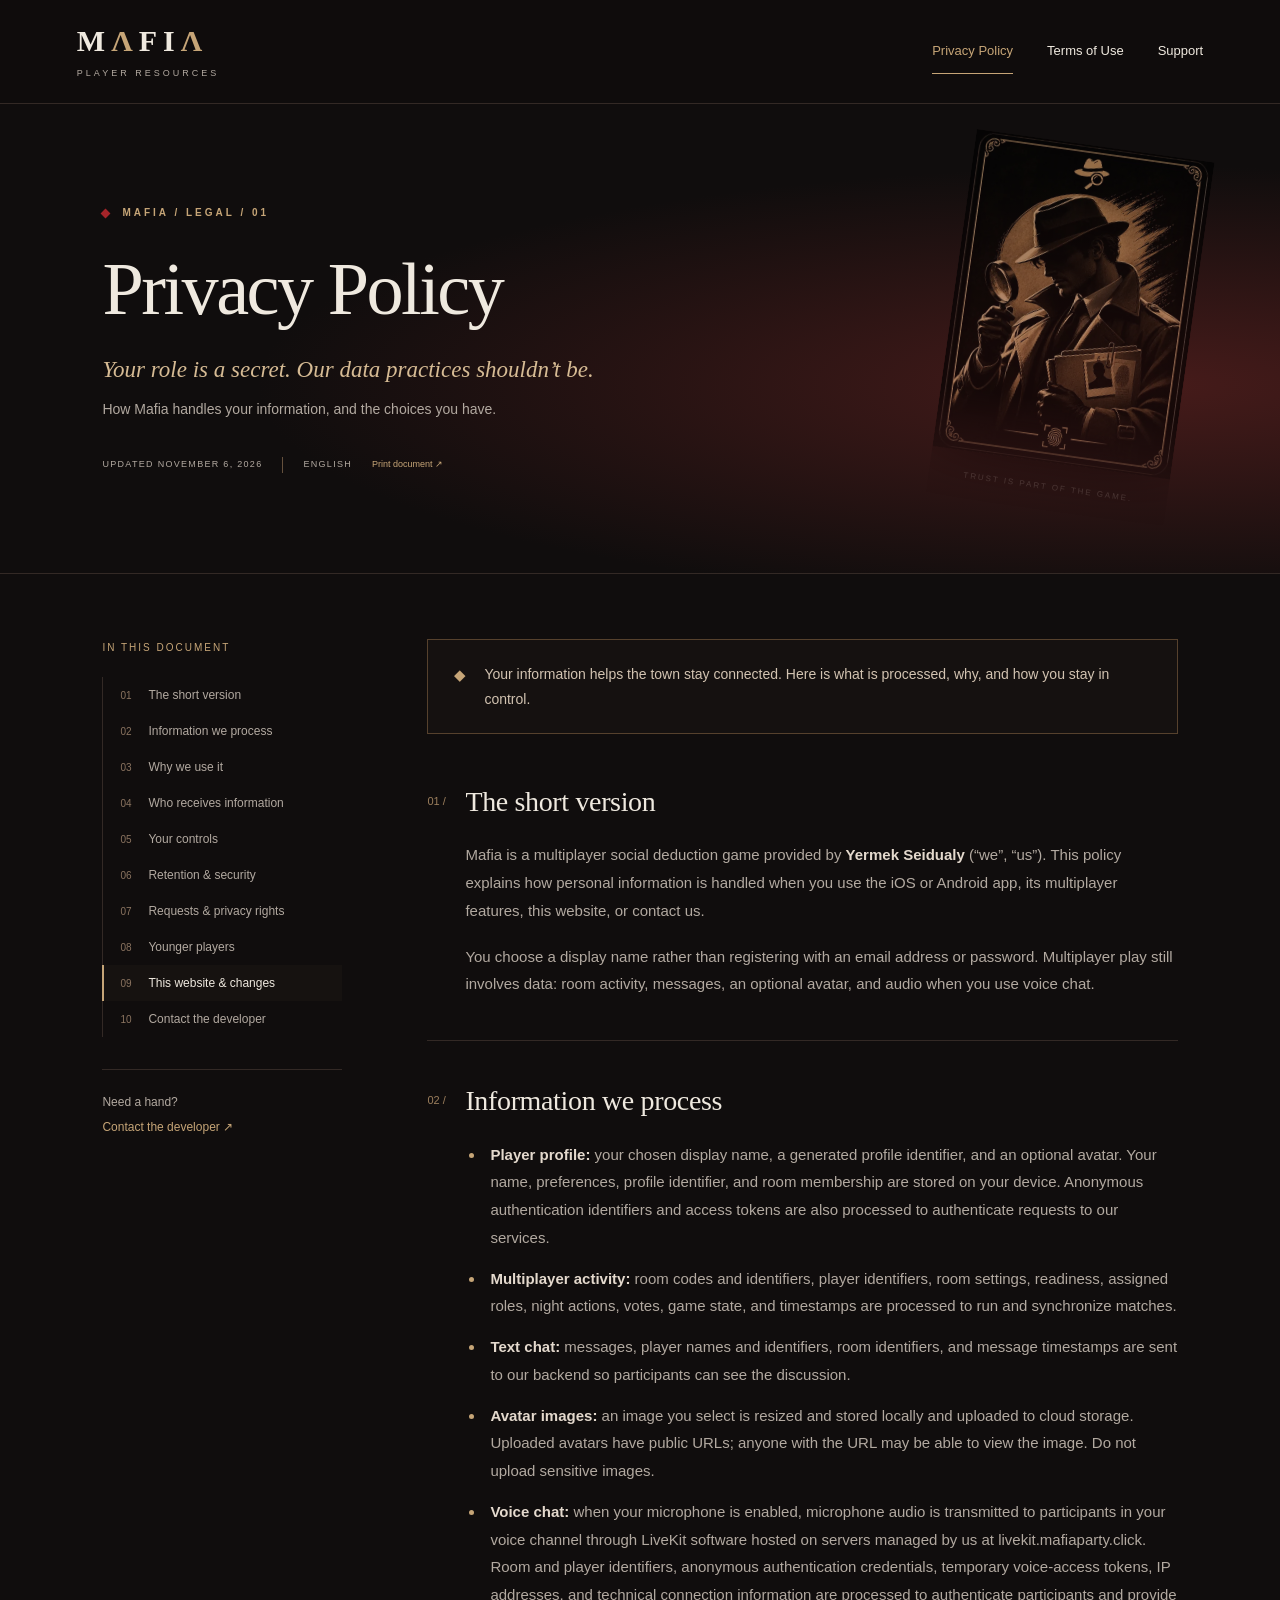
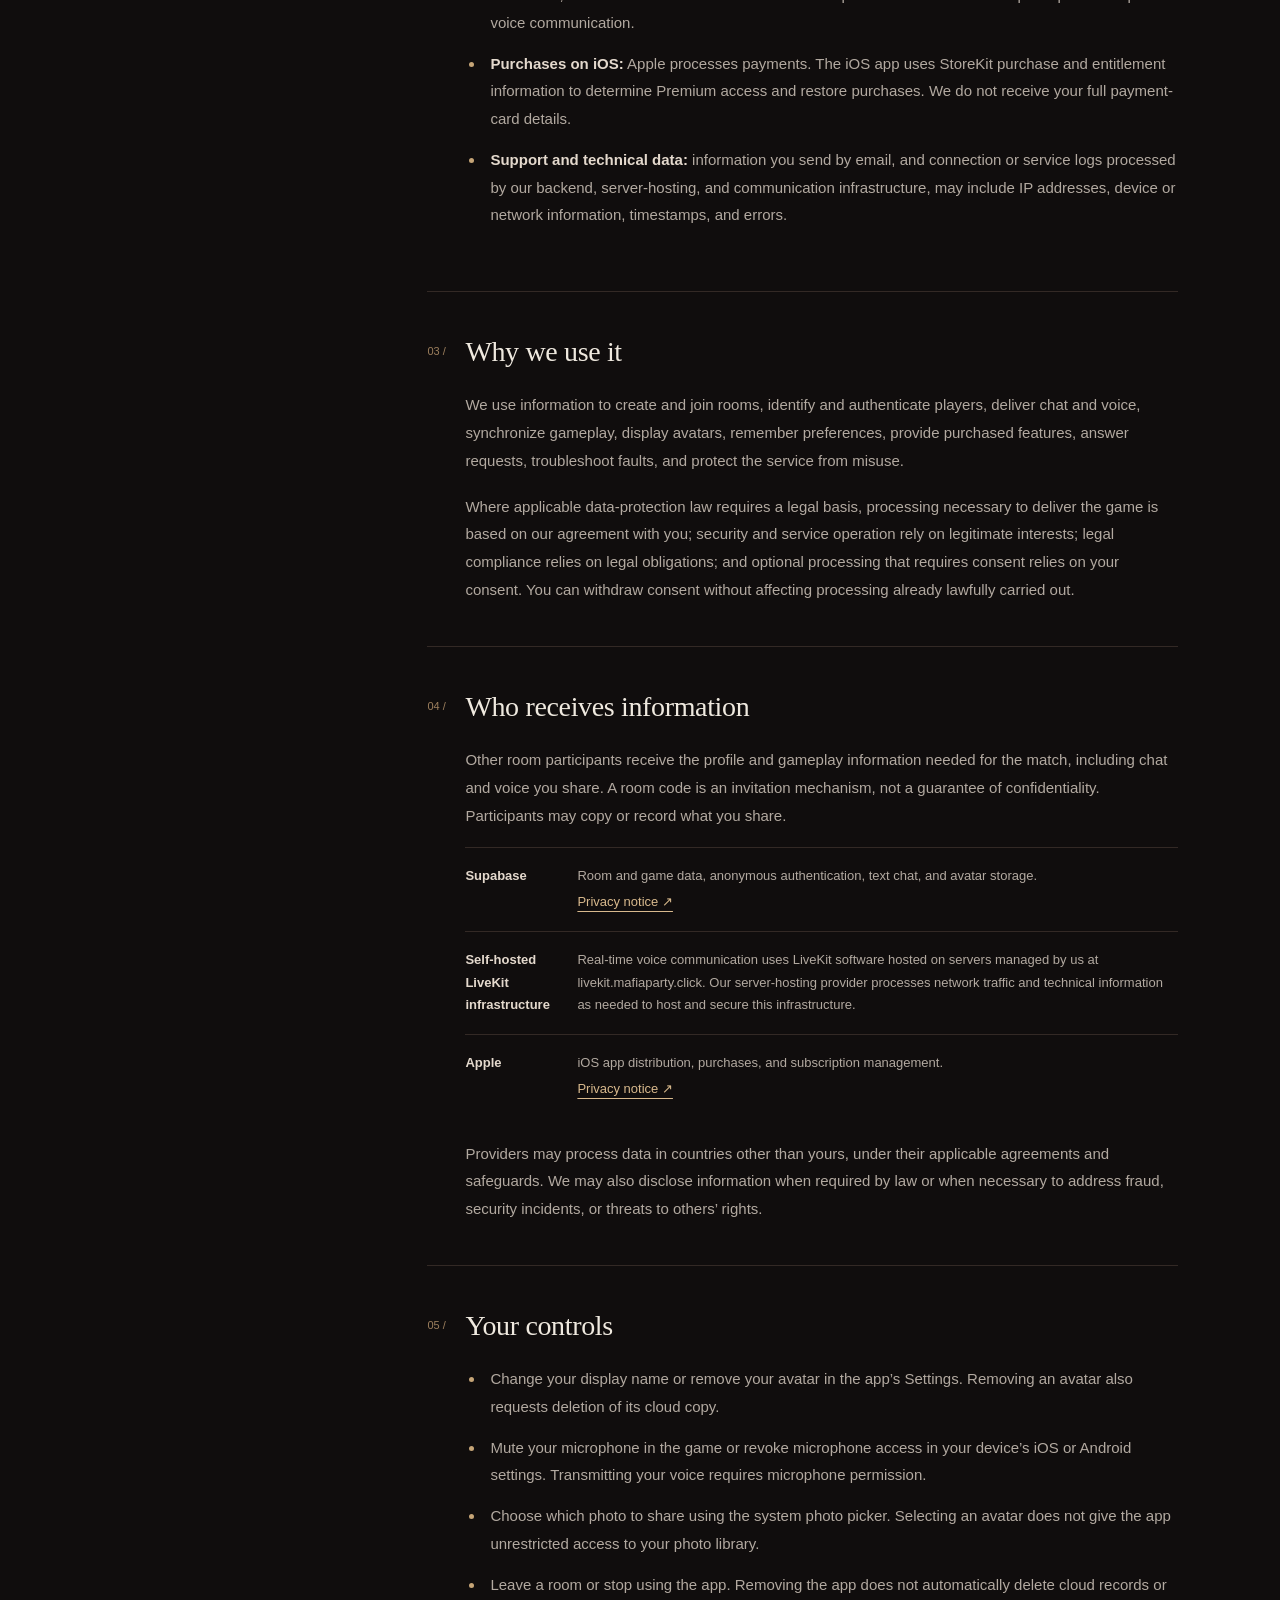
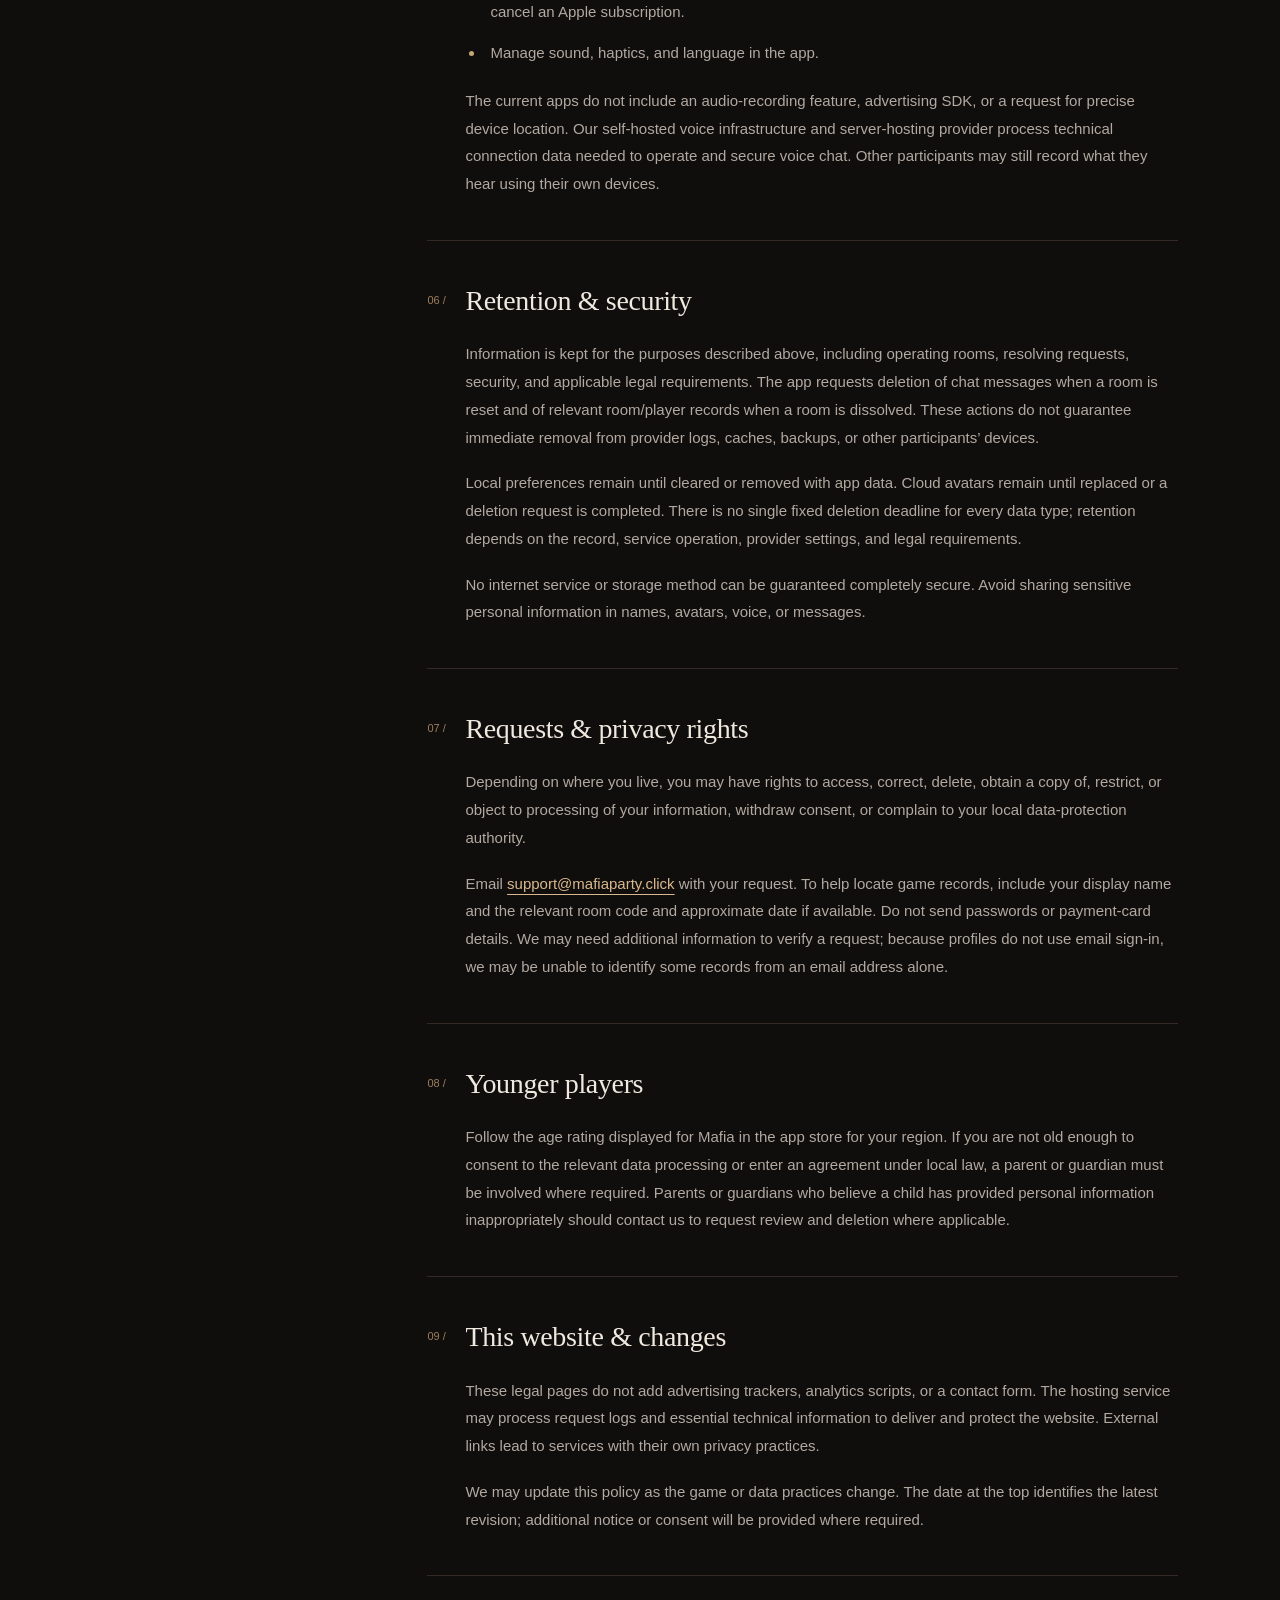
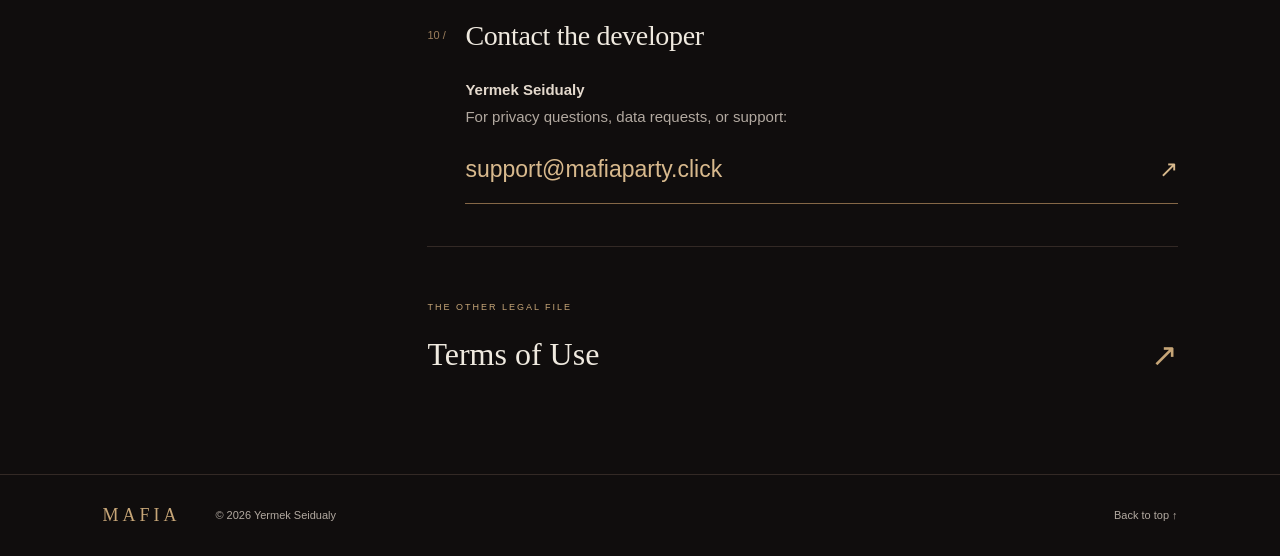
==== commit f23be19e: "Update index.html" ====
--- a/privacy/index.html
+++ b/privacy/index.html
@@ -32,7 +32,7 @@
         <p class="tagline">Your role is a secret. Our data practices shouldn’t be.</p>
         <p class="description">How Mafia handles your information, and the choices you have.</p>
         <div class="meta">
-          <span>UPDATED NOVEMBER 4, 2026</span>
+          <span>UPDATED NOVEMBER 6, 2026</span>
           <span>ENGLISH</span>
           <button type="button" id="print">Print document ↗</button>
         </div>
@@ -73,7 +73,7 @@
           <div class="section-no">01 /</div>
           <div>
             <h2 id="h-overview">The short version</h2>
-            <p>Mafia is a multiplayer social deduction game provided by <strong>Yermek Seidualy</strong> (“we”, “us”). This policy explains how personal information is handled when you use the iOS app, its multiplayer features, this website, or contact us.</p>
+            <p>Mafia is a multiplayer social deduction game provided by <strong>Yermek Seidualy</strong> (“we”, “us”). This policy explains how personal information is handled when you use the iOS or Android app, its multiplayer features, this website, or contact us.</p>
             <p>You choose a display name rather than registering with an email address or password. Multiplayer play still involves data: room activity, messages, an optional avatar, and audio when you use voice chat.</p>
           </div>
         </section>
@@ -83,13 +83,13 @@
           <div>
             <h2 id="h-information">Information we process</h2>
             <ul>
-              <li><strong>Player profile:</strong> your chosen display name, a generated profile identifier, and an optional avatar. Your name, preferences, profile identifier, and room membership are stored on your device.</li>
+              <li><strong>Player profile:</strong> your chosen display name, a generated profile identifier, and an optional avatar. Your name, preferences, profile identifier, and room membership are stored on your device. Anonymous authentication identifiers and access tokens are also processed to authenticate requests to our services.</li>
               <li><strong>Multiplayer activity:</strong> room codes and identifiers, player identifiers, room settings, readiness, assigned roles, night actions, votes, game state, and timestamps are processed to run and synchronize matches.</li>
               <li><strong>Text chat:</strong> messages, player names and identifiers, room identifiers, and message timestamps are sent to our backend so participants can see the discussion.</li>
               <li><strong>Avatar images:</strong> an image you select is resized and stored locally and uploaded to cloud storage. Uploaded avatars have public URLs; anyone with the URL may be able to view the image. Do not upload sensitive images.</li>
-              <li><strong>Voice chat:</strong> microphone audio is transmitted through Agora to participants in your voice channel when your microphone is enabled. Channel and user identifiers and technical connection information are processed to provide the call.</li>
-              <li><strong>Purchases:</strong> Apple processes payments. The app uses StoreKit purchase and entitlement information to determine Premium access and restore purchases. We do not receive your full payment-card details.</li>
-              <li><strong>Support and technical data:</strong> information you send by email, and connection or service logs processed by our hosting and communication providers, may include IP addresses, device or network information, timestamps, and errors.</li>
+              <li><strong>Voice chat:</strong> when your microphone is enabled, microphone audio is transmitted to participants in your voice channel through LiveKit software hosted on servers managed by us at livekit.mafiaparty.click. Room and player identifiers, anonymous authentication credentials, temporary voice-access tokens, IP addresses, and technical connection information are processed to authenticate participants and provide voice communication.</li>
+              <li><strong>Purchases on iOS:</strong> Apple processes payments. The iOS app uses StoreKit purchase and entitlement information to determine Premium access and restore purchases. We do not receive your full payment-card details.</li>
+              <li><strong>Support and technical data:</strong> information you send by email, and connection or service logs processed by our backend, server-hosting, and communication infrastructure, may include IP addresses, device or network information, timestamps, and errors.</li>
             </ul>
           </div>
         </section>
@@ -98,7 +98,7 @@
           <div class="section-no">03 /</div>
           <div>
             <h2 id="h-use">Why we use it</h2>
-            <p>We use information to create and join rooms, identify players, deliver chat and voice, synchronize gameplay, display avatars, remember preferences, provide purchased features, answer requests, troubleshoot faults, and protect the service from misuse.</p>
+            <p>We use information to create and join rooms, identify and authenticate players, deliver chat and voice, synchronize gameplay, display avatars, remember preferences, provide purchased features, answer requests, troubleshoot faults, and protect the service from misuse.</p>
             <p>Where applicable data-protection law requires a legal basis, processing necessary to deliver the game is based on our agreement with you; security and service operation rely on legitimate interests; legal compliance relies on legal obligations; and optional processing that requires consent relies on your consent. You can withdraw consent without affecting processing already lawfully carried out.</p>
           </div>
         </section>
@@ -111,19 +111,18 @@
 
             <div class="provider">
               <strong>Supabase</strong>
-              <span>Room and game data, text chat, and avatar storage.</span>
+              <span>Room and game data, anonymous authentication, text chat, and avatar storage.</span>
               <a href="https://supabase.com/privacy">Privacy notice ↗</a>
             </div>
 
             <div class="provider">
-              <strong>Agora</strong>
-              <span>Real-time voice transport and related technical data.</span>
-              <a href="https://www.agora.io/en/privacy-policy/">Privacy notice ↗</a>
+              <strong>Self-hosted LiveKit infrastructure</strong>
+              <span>Real-time voice communication uses LiveKit software hosted on servers managed by us at livekit.mafiaparty.click. Our server-hosting provider processes network traffic and technical information as needed to host and secure this infrastructure.</span>
             </div>
 
             <div class="provider">
               <strong>Apple</strong>
-              <span>App distribution, purchases, and subscription management.</span>
+              <span>iOS app distribution, purchases, and subscription management.</span>
               <a href="https://www.apple.com/legal/privacy/">Privacy notice ↗</a>
             </div>
 
@@ -137,12 +136,12 @@
             <h2 id="h-controls">Your controls</h2>
             <ul>
               <li>Change your display name or remove your avatar in the app’s Settings. Removing an avatar also requests deletion of its cloud copy.</li>
-              <li>Mute your microphone in the game or revoke microphone access in iOS Settings. Voice participation requires microphone permission.</li>
+              <li>Mute your microphone in the game or revoke microphone access in your device’s iOS or Android settings. Transmitting your voice requires microphone permission.</li>
               <li>Choose which photo to share using the system photo picker. Selecting an avatar does not give the app unrestricted access to your photo library.</li>
               <li>Leave a room or stop using the app. Removing the app does not automatically delete cloud records or cancel an Apple subscription.</li>
               <li>Manage sound, haptics, and language in the app.</li>
             </ul>
-            <p>The current app does not include an audio-recording feature, advertising SDK, or a request for precise device location. Voice providers still process technical data needed to operate their services.</p>
+            <p>The current apps do not include an audio-recording feature, advertising SDK, or a request for precise device location. Our self-hosted voice infrastructure and server-hosting provider process technical connection data needed to operate and secure voice chat. Other participants may still record what they hear using their own devices.</p>
           </div>
         </section>
 
@@ -169,7 +168,7 @@
           <div class="section-no">08 /</div>
           <div>
             <h2 id="h-young-players">Younger players</h2>
-            <p>Follow the age rating displayed for Mafia in your App Store region. If you are not old enough to consent to the relevant data processing or enter an agreement under local law, a parent or guardian must be involved where required. Parents or guardians who believe a child has provided personal information inappropriately should contact us to request review and deletion where applicable.</p>
+            <p>Follow the age rating displayed for Mafia in the app store for your region. If you are not old enough to consent to the relevant data processing or enter an agreement under local law, a parent or guardian must be involved where required. Parents or guardians who believe a child has provided personal information inappropriately should contact us to request review and deletion where applicable.</p>
           </div>
         </section>
 
